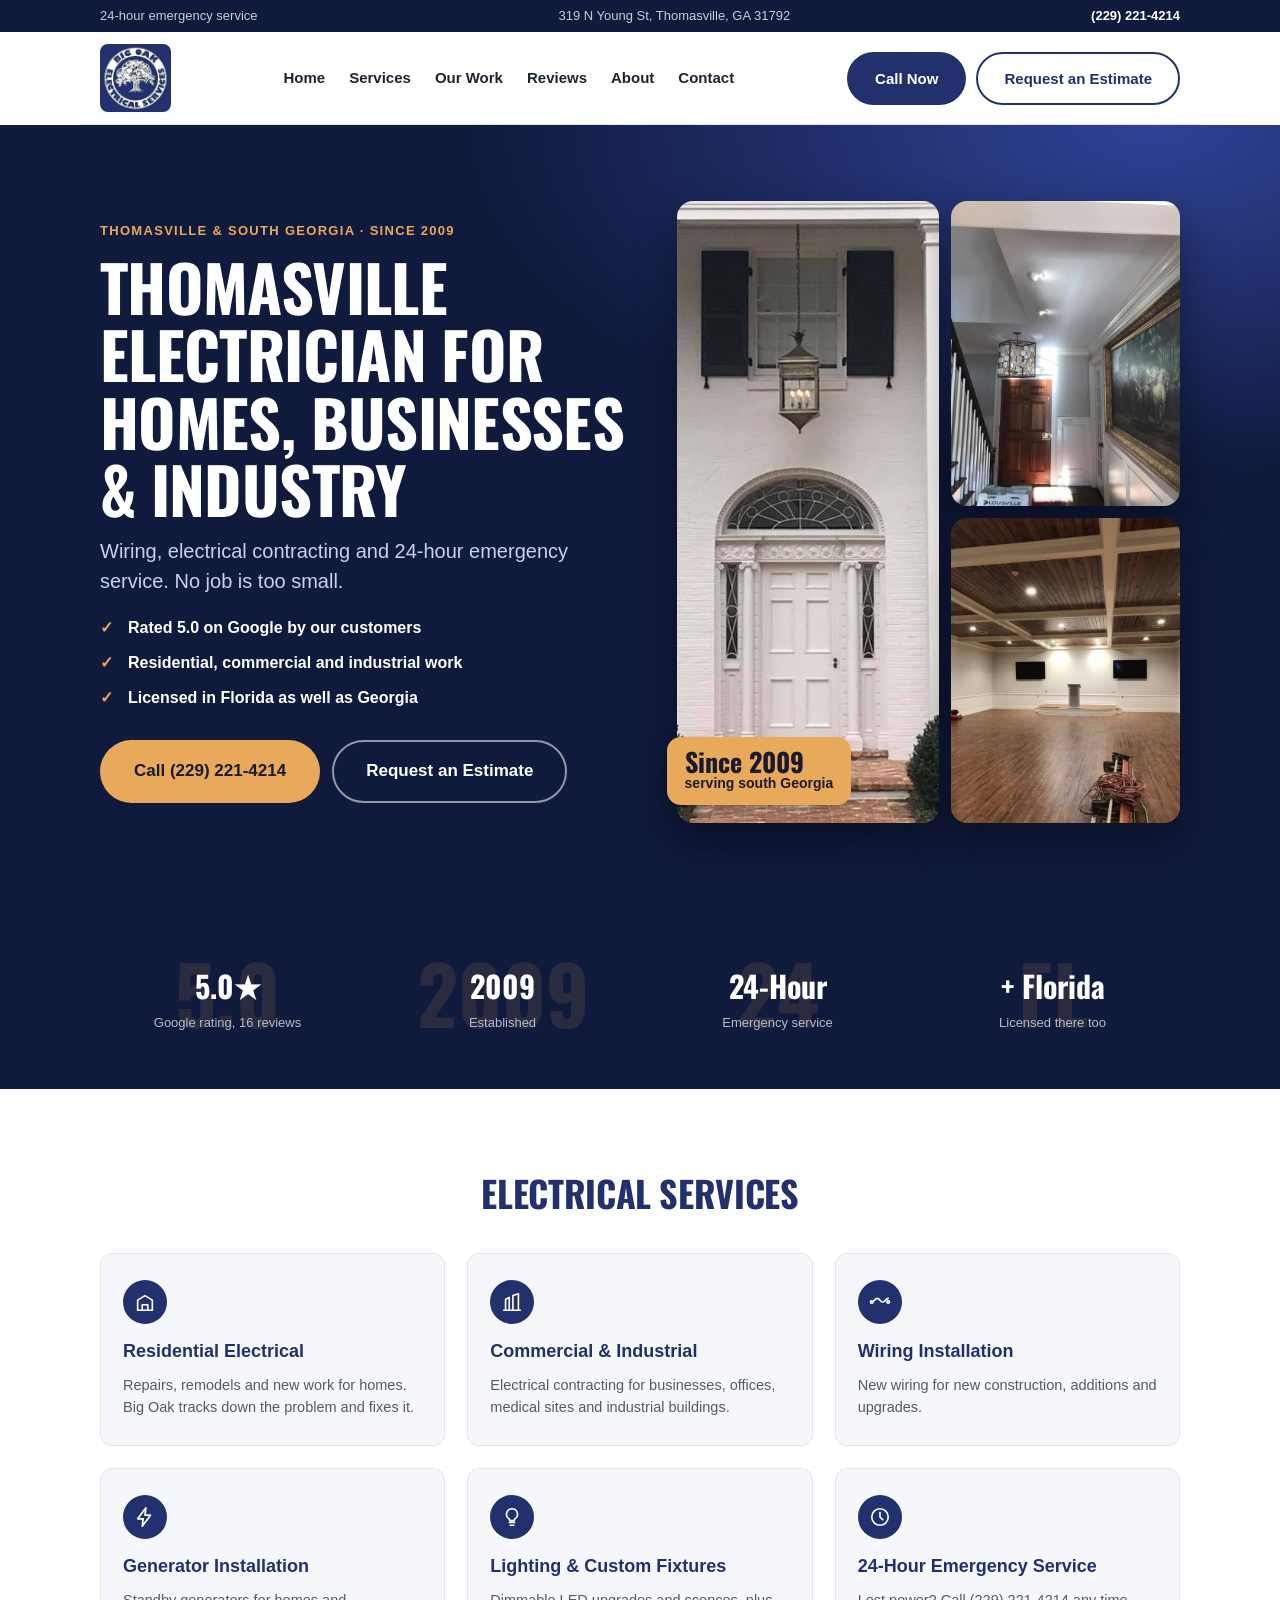
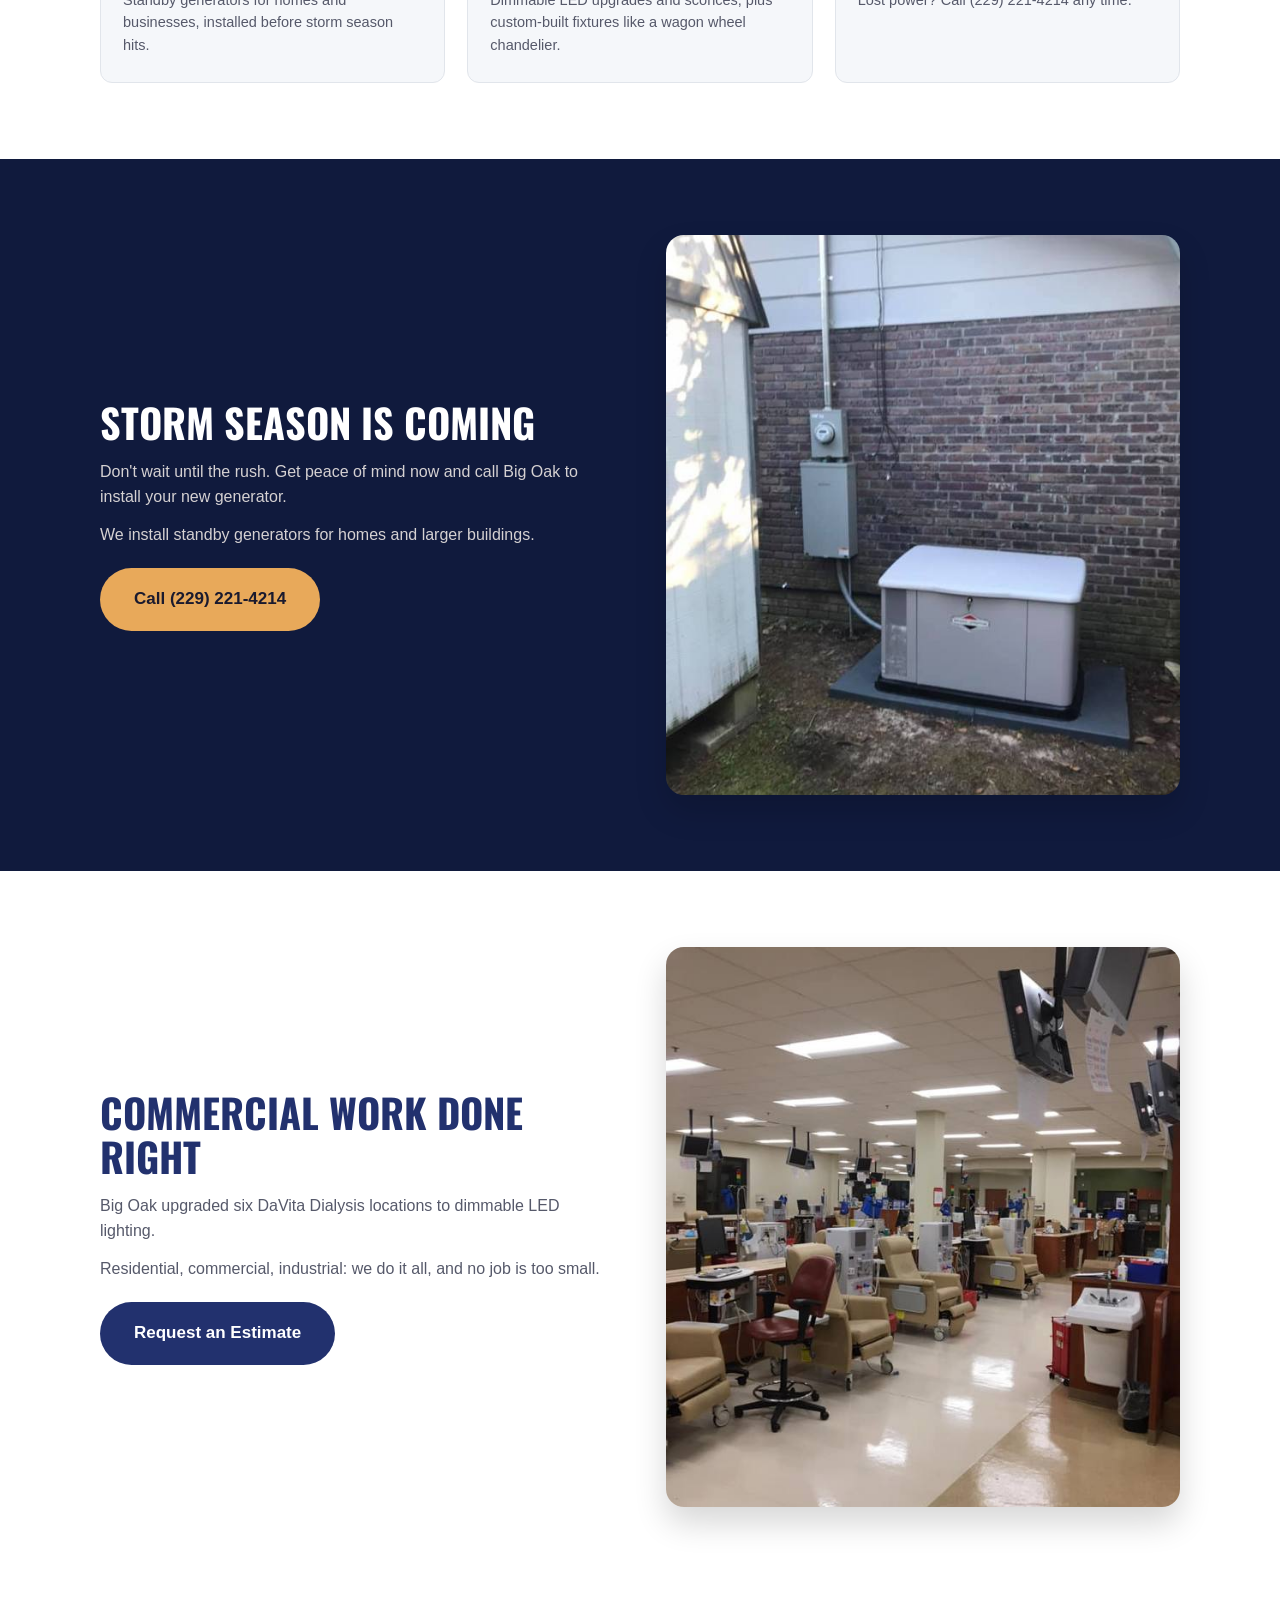
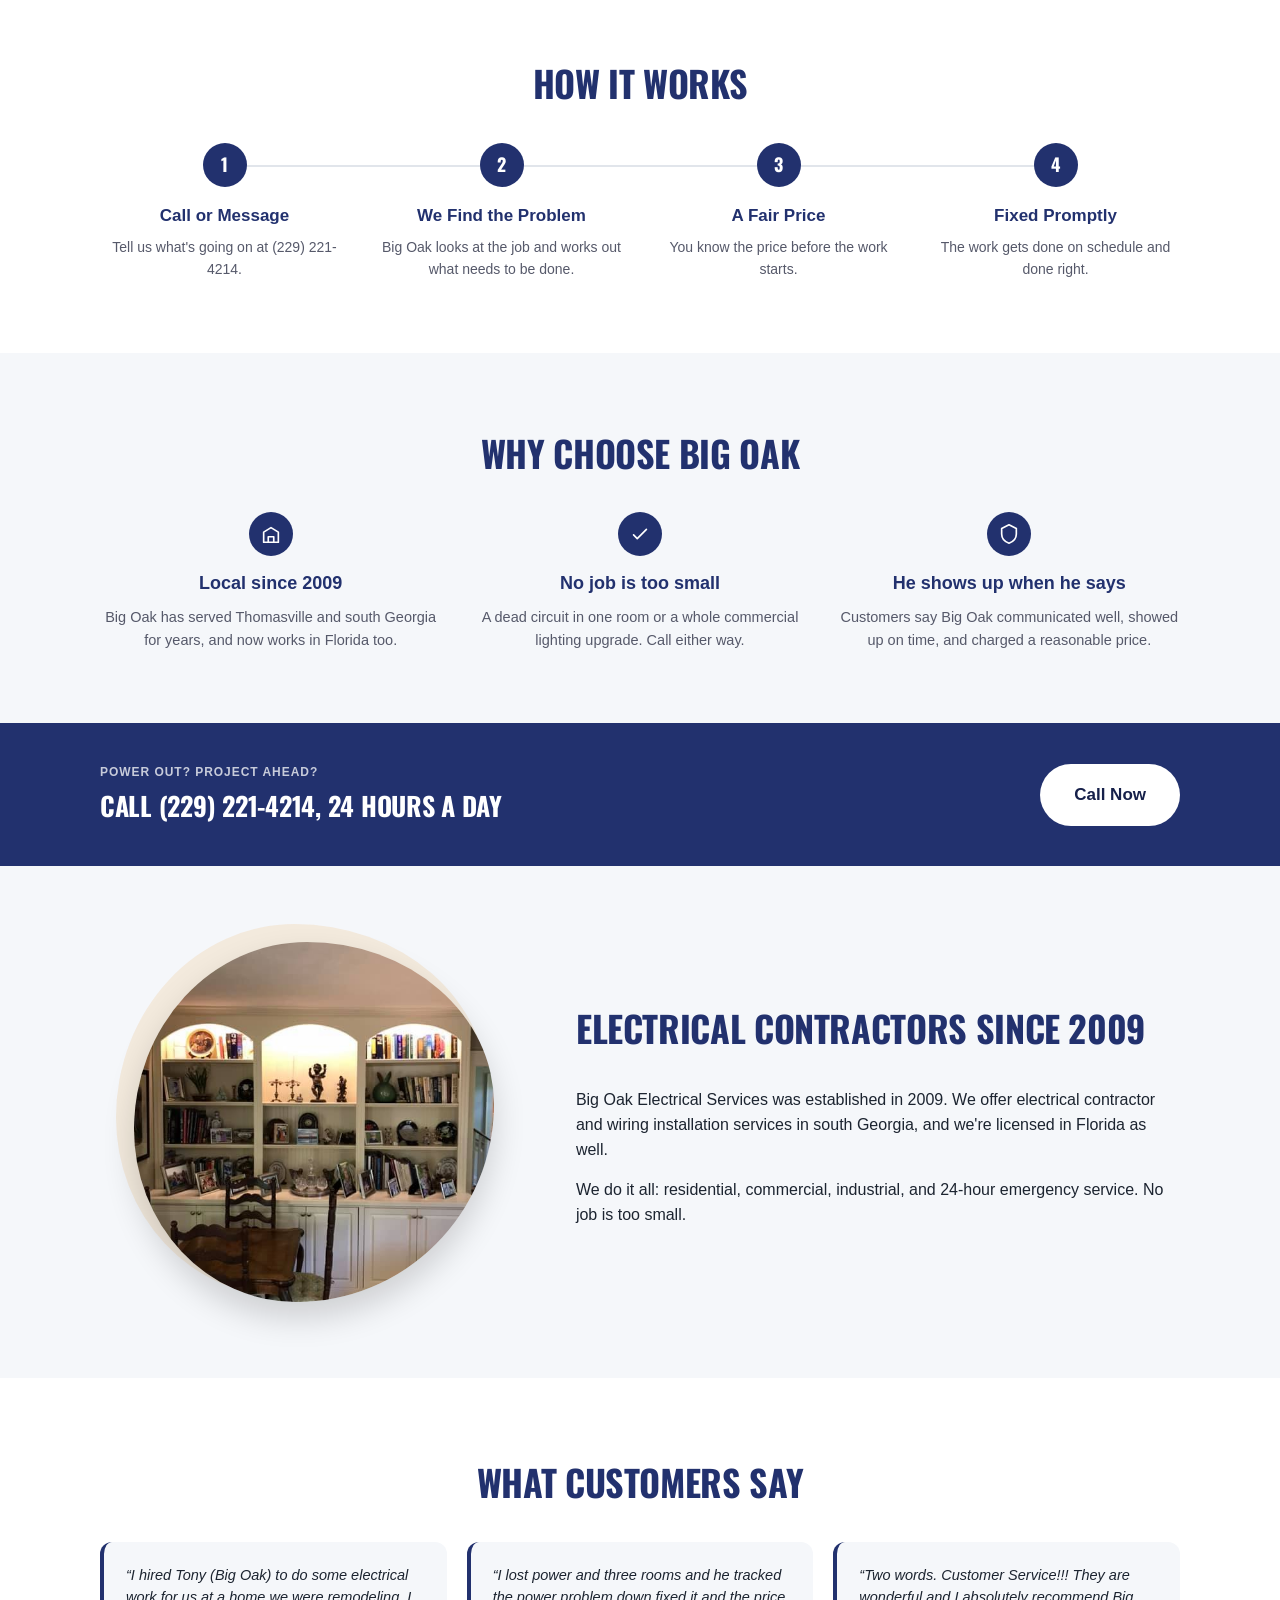
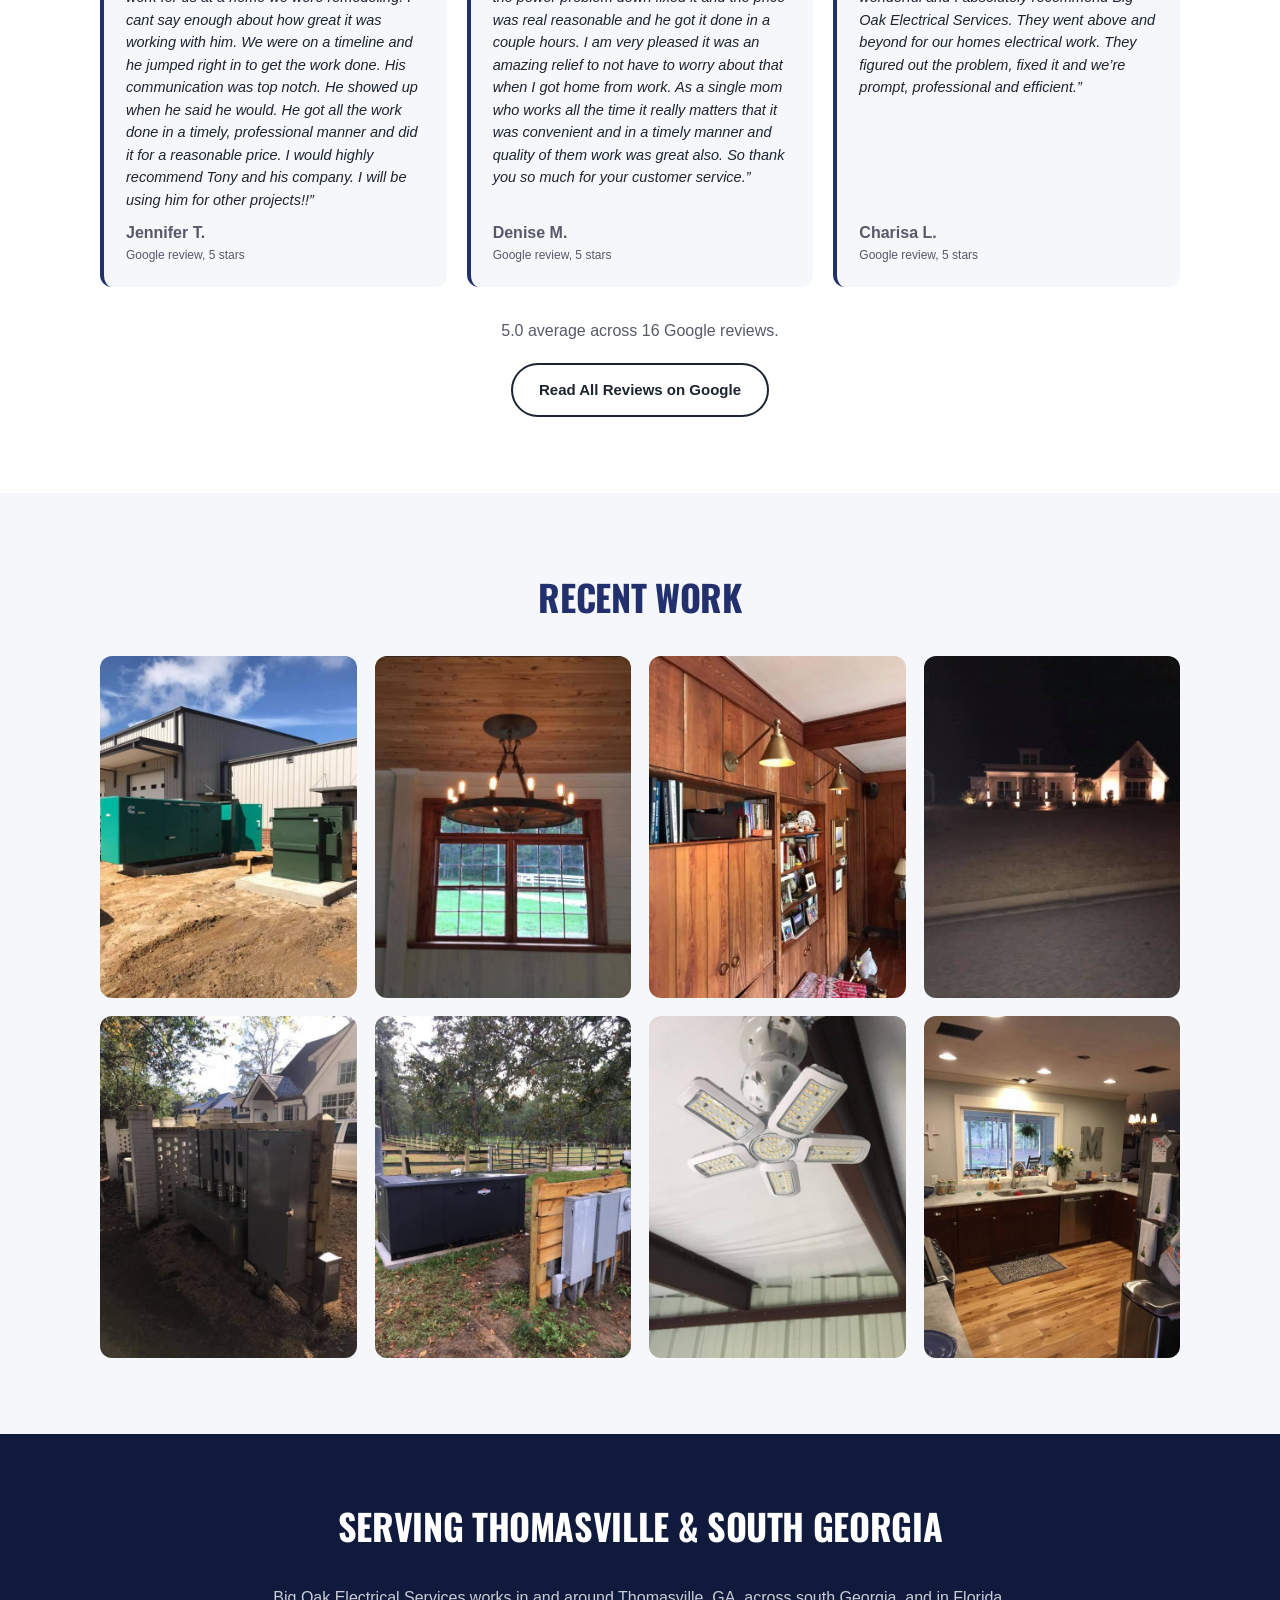
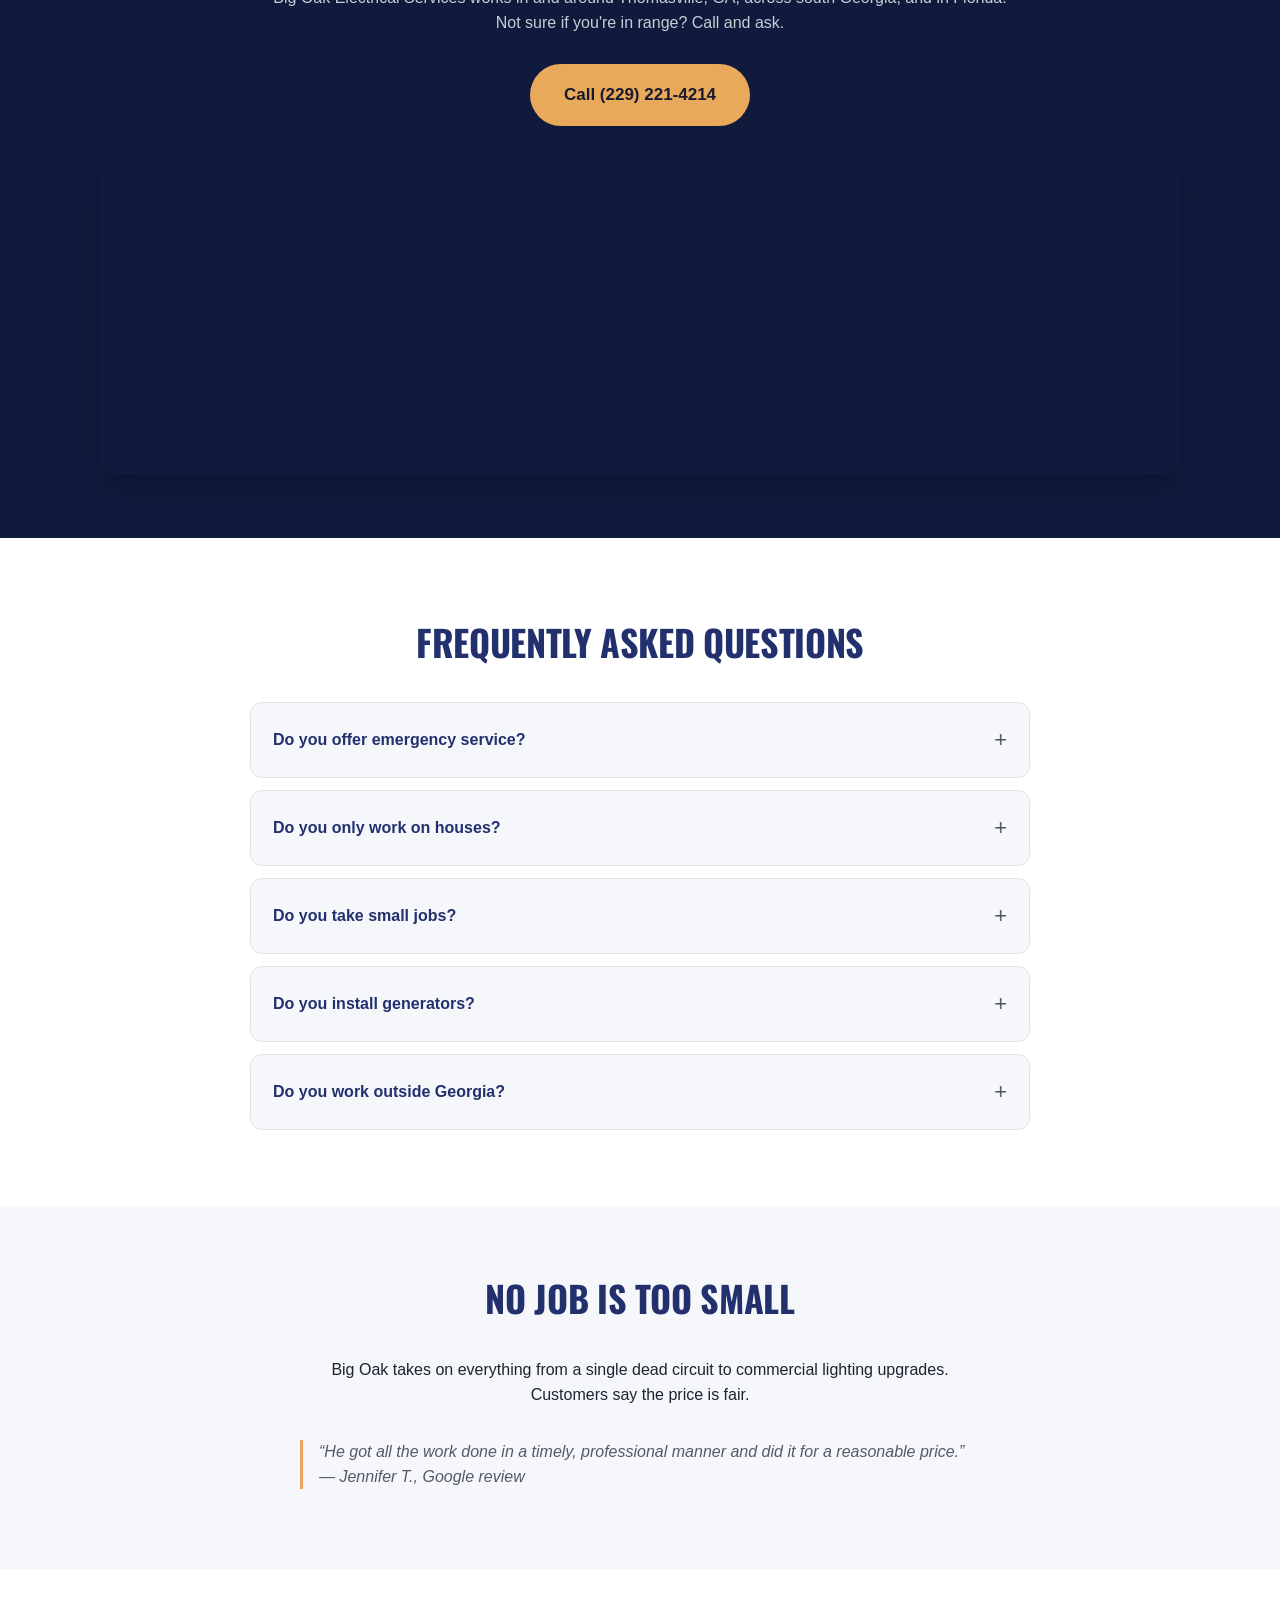
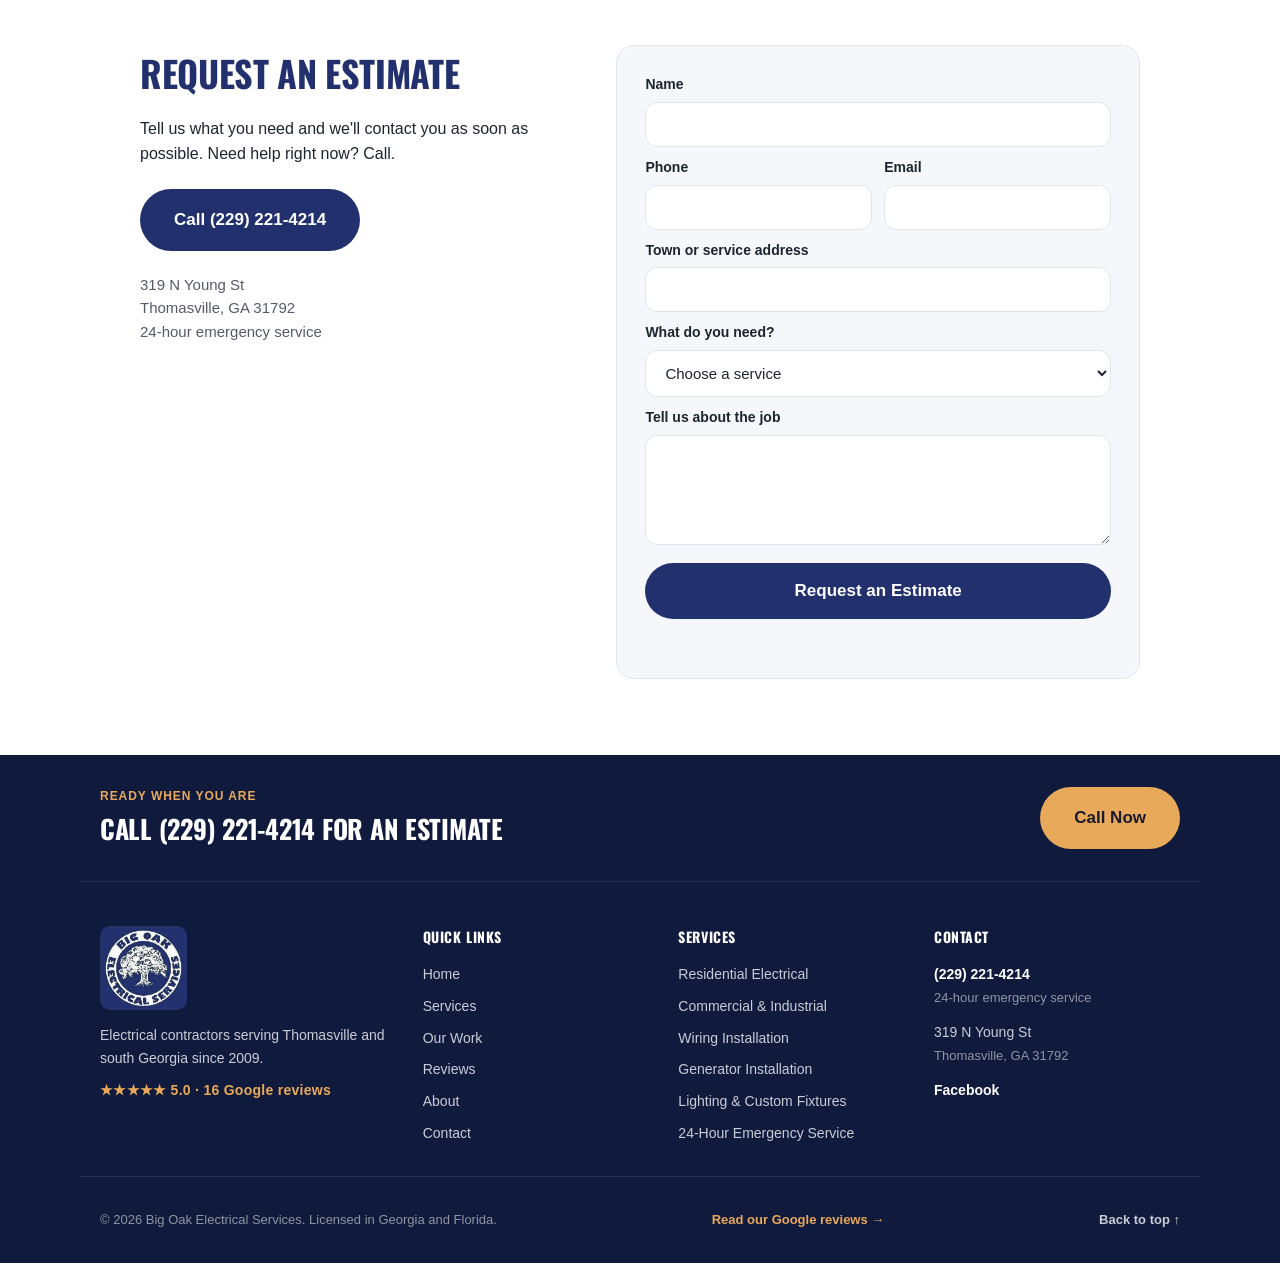
==== index.src.html @ b6e10ba8 "Free homepage rebuild for Big Oak Electrical Services (Thomasville, GA) Co-Authored-By: Claude Sonne" ====
<!DOCTYPE html>
<html lang="en">
<head>
<meta charset="UTF-8">
<meta name="viewport" content="width=device-width, initial-scale=1.0">
<title>Thomasville GA Electrician | Big Oak Electrical Services</title>
<meta name="description" content="Residential, commercial and industrial electrician in Thomasville, GA since 2009. Generators, lighting, wiring, 24-hour emergency service. Call (229) 221-4214.">
<meta name="robots" content="index, follow">
<meta name="theme-color" content="#22316e">
<meta property="og:type" content="website">
<meta property="og:site_name" content="Big Oak Electrical Services">
<meta property="og:title" content="Thomasville GA Electrician | Big Oak Electrical Services">
<meta property="og:description" content="Residential, commercial and industrial electrical work in Thomasville and south Georgia since 2009. 24-hour emergency service.">
<meta property="og:locale" content="en_US">
<meta name="twitter:card" content="summary_large_image">
<meta name="twitter:title" content="Thomasville GA Electrician | Big Oak Electrical Services">
<meta name="twitter:description" content="Wiring, generators, lighting and 24-hour emergency service in Thomasville, GA. Call (229) 221-4214.">
<!-- TODO before launch: add <link rel="canonical">, og:url, and og:image / twitter:image once the live domain and a hosted preview image exist. -->
<link rel="icon" href="data:image/svg+xml,%3Csvg xmlns='http://www.w3.org/2000/svg' viewBox='0 0 24 24'%3E%3Crect width='24' height='24' rx='5' fill='%2322316e'/%3E%3Cpath fill='%23fff' d='M13.5 3 6 13.5h5L10 21l8-11h-5.2z'/%3E%3C/svg%3E">
<link rel="preconnect" href="https://fonts.googleapis.com">
<link rel="preconnect" href="https://fonts.gstatic.com" crossorigin>
<link href="https://fonts.googleapis.com/css2?family=Oswald:wght@500;700&display=swap" rel="stylesheet">
<link rel="stylesheet" href="styles.css">
<script type="application/ld+json">
{
  "@context": "https://schema.org",
  "@type": "Electrician",
  "name": "Big Oak Electrical Services",
  "telephone": "+1-229-221-4214",
  "foundingDate": "2009",
  "address": { "@type": "PostalAddress", "streetAddress": "319 N Young St", "addressLocality": "Thomasville", "addressRegion": "GA", "postalCode": "31792", "addressCountry": "US" },
  "areaServed": ["Thomasville, GA", "South Georgia", "Southwest Georgia", "Florida"],
  "sameAs": ["https://www.facebook.com/Bigoakelectric/"],
  "aggregateRating": { "@type": "AggregateRating", "ratingValue": "5.0", "reviewCount": "16", "bestRating": "5" },
  "review": [
    { "@type": "Review", "author": { "@type": "Person", "name": "Charisa Lakin" }, "reviewRating": { "@type": "Rating", "ratingValue": "5" }, "reviewBody": "Two words. Customer Service!!! They are wonderful and I absolutely recommend Big Oak Electrical Services. They went above and beyond for our homes electrical work. They figured out the problem, fixed it and we're prompt, professional and efficient." },
    { "@type": "Review", "author": { "@type": "Person", "name": "Denise Miller" }, "reviewRating": { "@type": "Rating", "ratingValue": "5" }, "reviewBody": "I lost power and three rooms and he tracked the power problem down fixed it and the price was real reasonable and he got it done in a couple hours. I am very pleased it was an amazing relief to not have to worry about that when I got home from work. As a single mom who works all the time it really matters that it was convenient and in a timely manner and quality of them work was great also. So thank you so much for your customer service." },
    { "@type": "Review", "author": { "@type": "Person", "name": "Jennifer Tyler" }, "reviewRating": { "@type": "Rating", "ratingValue": "5" }, "reviewBody": "I hired Tony (Big Oak) to do some electrical work for us at a home we were remodeling. I cant say enough about how great it was working with him. We were on a timeline and he jumped right in to get the work done. His communication was top notch. He showed up when he said he would. He got all the work done in a timely, professional manner and did it for a reasonable price. I would highly recommend Tony and his company. I will be using him for other projects!!" }
  ]
}
</script>
</head>
<body>

<a class="skip-link" href="#main">Skip to main content</a>

<header class="site-header" id="site-header">
  <div class="topbar">
    <div class="wrap topbar-inner">
      <span class="topbar-item">24-hour emergency service</span>
      <span class="topbar-item">319 N Young St, Thomasville, GA 31792</span>
      <a class="topbar-item topbar-phone" href="tel:+12292214214">(229) 221-4214</a>
    </div>
  </div>
  <div class="wrap main-nav">
    <a class="logo" href="#main" aria-label="Big Oak Electrical Services, home">
      <img src="assets/logo.jpg" width="307" height="296" alt="Big Oak Electrical Services logo">
    </a>
    <nav aria-label="Primary">
      <ul class="nav-links">
        <li><a href="#main">Home</a></li>
        <li><a href="#services">Services</a></li>
        <li><a href="#work">Our Work</a></li>
        <li><a href="#reviews">Reviews</a></li>
        <li><a href="#about">About</a></li>
        <li><a href="#contact">Contact</a></li>
      </ul>
    </nav>
    <div class="nav-ctas">
      <a class="btn btn-primary" href="tel:+12292214214">Call Now</a>
      <a class="btn btn-outline" href="#contact">Request an Estimate</a>
    </div>
    <button type="button" class="menu-toggle" id="menu-toggle" aria-expanded="false" aria-controls="mobile-menu" aria-label="Open menu">
      <span></span><span></span><span></span>
    </button>
    <div class="mobile-menu" id="mobile-menu">
      <ul class="mobile-menu-links">
        <li><a href="#main">Home</a></li>
        <li><a href="#services">Services</a></li>
        <li><a href="#work">Our Work</a></li>
        <li><a href="#reviews">Reviews</a></li>
        <li><a href="#about">About</a></li>
        <li><a href="#contact">Contact</a></li>
      </ul>
      <div class="mobile-menu-ctas">
        <a class="btn btn-primary" href="tel:+12292214214">Call Now</a>
        <a class="btn btn-outline" href="#contact">Request an Estimate</a>
      </div>
    </div>
  </div>
</header>

<main id="main">

  <section class="hero">
    <div class="wrap hero-inner">
      <div class="hero-copy">
        <p class="eyebrow">Thomasville &amp; South Georgia &middot; Since 2009</p>
        <h1>Thomasville Electrician for Homes, Businesses &amp; Industry <span class="h1-sub">Wiring, electrical contracting and 24-hour emergency service. No job is too small.</span></h1>
        <ul class="trust-bullets">
          <li>Rated 5.0 on Google by our customers</li>
          <li>Residential, commercial and industrial work</li>
          <li>Licensed in Florida as well as Georgia</li>
        </ul>
        <div class="hero-ctas">
          <a class="btn btn-accent btn-lg" href="tel:+12292214214">Call (229) 221-4214</a>
          <a class="btn btn-outline btn-lg" href="#contact">Request an Estimate</a>
        </div>
      </div>
      <div class="hero-media">
        <!-- Photos from the business's own website (bigoakelectricalservicesga.com). -->
        <div class="triptych">
          <img src="assets/hero-entry.jpg" width="450" height="600" fetchpriority="high" alt="Brick home entrance with a hanging lantern and columns">
          <img src="assets/hero-foyer.jpg" width="450" height="600" alt="Home foyer with a lit ceiling fixture and wood front door">
          <img src="assets/hero-ceiling.jpg" width="450" height="600" alt="Large room with a coffered wood ceiling and recessed lighting">
        </div>
        <div class="hero-badge"><span>Since 2009</span>serving south Georgia</div>
      </div>
    </div>
  </section>

  <section class="stats-bar" aria-label="Trust indicators">
    <div class="wrap stats-grid">
      <div class="stat reveal" data-ghost="5.0">
        <span class="stat-value">5.0&#9733;</span>
        <span class="stat-label">Google rating, 16 reviews</span>
      </div>
      <div class="stat reveal" data-ghost="2009">
        <span class="stat-value">2009</span>
        <span class="stat-label">Established</span>
      </div>
      <div class="stat reveal" data-ghost="24">
        <span class="stat-value">24-Hour</span>
        <span class="stat-label">Emergency service</span>
      </div>
      <div class="stat reveal" data-ghost="FL">
        <span class="stat-value">+ Florida</span>
        <span class="stat-label">Licensed there too</span>
      </div>
    </div>
  </section>

  <section id="services" class="services">
    <div class="wrap">
      <h2 class="reveal">Electrical Services</h2>
      <div class="services-grid">
        <div class="service-card reveal">
          <span class="service-icon" aria-hidden="true"><svg viewBox="0 0 24 24" stroke-width="1.8"><path d="M4 21V10l8-5 8 5v11" stroke-linecap="round" stroke-linejoin="round"/><path d="M9 21v-6h6v6M4 21h16" stroke-linecap="round" stroke-linejoin="round"/></svg></span>
          <h3>Residential Electrical</h3>
          <p>Repairs, remodels and new work for homes. Big Oak tracks down the problem and fixes it.</p>
        </div>
        <div class="service-card reveal">
          <span class="service-icon" aria-hidden="true"><svg viewBox="0 0 24 24" stroke-width="1.8"><path d="M3 21h18M5 21V9l4-2v14M13 21V5l6-2v18M9 12h.01M9 16h.01" stroke-linecap="round" stroke-linejoin="round"/></svg></span>
          <h3>Commercial &amp; Industrial</h3>
          <p>Electrical contracting for businesses, offices, medical sites and industrial buildings.</p>
        </div>
        <div class="service-card reveal">
          <span class="service-icon" aria-hidden="true"><svg viewBox="0 0 24 24" stroke-width="1.8"><path d="M3 12c3 0 3-4 6-4s3 4 6 4 3-4 6-4" stroke-linecap="round" stroke-linejoin="round"/><circle cx="3" cy="12" r="1.4"/><circle cx="21" cy="12" r="1.4"/></svg></span>
          <h3>Wiring Installation</h3>
          <p>New wiring for new construction, additions and upgrades.</p>
        </div>
        <div class="service-card reveal">
          <span class="service-icon" aria-hidden="true"><svg viewBox="0 0 24 24" stroke-width="1.8"><path d="M13 2 4 14h6l-1 8 9-12h-6l1-8z" stroke-linecap="round" stroke-linejoin="round"/></svg></span>
          <h3>Generator Installation</h3>
          <p>Standby generators for homes and businesses, installed before storm season hits.</p>
        </div>
        <div class="service-card reveal">
          <span class="service-icon" aria-hidden="true"><svg viewBox="0 0 24 24" stroke-width="1.8"><path d="M9 18h6M10 21h4M12 3a6 6 0 0 0-3.6 10.8c.6.45 1.1 1.2 1.2 2.2h4.8c.1-1 .6-1.75 1.2-2.2A6 6 0 0 0 12 3Z" stroke-linecap="round" stroke-linejoin="round"/></svg></span>
          <h3>Lighting &amp; Custom Fixtures</h3>
          <p>Dimmable LED upgrades and sconces, plus custom-built fixtures like a wagon wheel chandelier.</p>
        </div>
        <div class="service-card reveal">
          <span class="service-icon" aria-hidden="true"><svg viewBox="0 0 24 24" stroke-width="1.8"><circle cx="12" cy="12" r="9"/><path d="M12 7v5l3 3" stroke-linecap="round" stroke-linejoin="round"/></svg></span>
          <h3>24-Hour Emergency Service</h3>
          <p>Lost power? Call (229) 221-4214 any time.</p>
        </div>
      </div>
    </div>
  </section>

  <section id="generators" class="feature dark">
    <div class="wrap feature-inner">
      <div class="reveal">
        <h2>Storm season is coming</h2>
        <p>Don't wait until the rush. Get peace of mind now and call Big Oak to install your new generator.</p>
        <p>We install standby generators for homes and larger buildings.</p>
        <a class="btn btn-accent btn-lg" href="tel:+12292214214">Call (229) 221-4214</a>
      </div>
      <div class="feature-media reveal">
        <img class="photo" src="assets/generator-home.jpg" width="450" height="600" alt="Standby generator on a concrete pad beside a brick house next to the electric meter" loading="lazy">
      </div>
    </div>
  </section>

  <section class="feature flip">
    <div class="wrap feature-inner">
      <div class="reveal">
        <h2>Commercial work done right</h2>
        <p>Big Oak upgraded six DaVita Dialysis locations to dimmable LED lighting.</p>
        <p>Residential, commercial, industrial: we do it all, and no job is too small.</p>
        <a class="btn btn-primary btn-lg" href="#contact">Request an Estimate</a>
      </div>
      <div class="feature-media reveal">
        <img class="photo" src="assets/dialysis-led.jpg" width="450" height="600" alt="Bright dialysis treatment room with new LED ceiling lighting" loading="lazy">
      </div>
    </div>
  </section>

  <section class="process">
    <div class="wrap">
      <h2 class="reveal">How It Works</h2>
      <div class="process-grid">
        <div class="process-step reveal">
          <span class="process-num">1</span>
          <h3>Call or Message</h3>
          <p>Tell us what's going on at (229) 221-4214.</p>
        </div>
        <div class="process-step reveal">
          <span class="process-num">2</span>
          <h3>We Find the Problem</h3>
          <p>Big Oak looks at the job and works out what needs to be done.</p>
        </div>
        <div class="process-step reveal">
          <span class="process-num">3</span>
          <h3>A Fair Price</h3>
          <p>You know the price before the work starts.</p>
        </div>
        <div class="process-step reveal">
          <span class="process-num">4</span>
          <h3>Fixed Promptly</h3>
          <p>The work gets done on schedule and done right.</p>
        </div>
      </div>
    </div>
  </section>

  <section class="why-us">
    <div class="wrap">
      <h2 class="reveal">Why Choose Big Oak</h2>
      <div class="why-us-grid">
        <div class="why-us-item reveal">
          <span class="service-icon" aria-hidden="true"><svg viewBox="0 0 24 24" stroke-width="1.8"><path d="M4 21V10l8-5 8 5v11" stroke-linecap="round" stroke-linejoin="round"/><path d="M9 21v-6h6v6M4 21h16" stroke-linecap="round" stroke-linejoin="round"/></svg></span>
          <h3>Local since 2009</h3>
          <p>Big Oak has served Thomasville and south Georgia for years, and now works in Florida too.</p>
        </div>
        <div class="why-us-item reveal">
          <span class="service-icon" aria-hidden="true"><svg viewBox="0 0 24 24" stroke-width="1.8"><path d="m5 13 4 4L19 7" stroke-linecap="round" stroke-linejoin="round"/></svg></span>
          <h3>No job is too small</h3>
          <p>A dead circuit in one room or a whole commercial lighting upgrade. Call either way.</p>
        </div>
        <div class="why-us-item reveal">
          <span class="service-icon" aria-hidden="true"><svg viewBox="0 0 24 24" stroke-width="1.8"><path d="M12 2 4 6v6c0 5 3.4 8.4 8 10 4.6-1.6 8-5 8-10V6l-8-4Z" stroke-linejoin="round"/></svg></span>
          <h3>He shows up when he says</h3>
          <p>Customers say Big Oak communicated well, showed up on time, and charged a reasonable price.</p>
        </div>
      </div>
    </div>
  </section>

  <section class="cta-banner">
    <div class="wrap cta-banner-inner">
      <div>
        <p class="cta-banner-eyebrow">Power out? Project ahead?</p>
        <h3>Call (229) 221-4214, 24 hours a day</h3>
      </div>
      <a class="btn btn-primary btn-lg" href="tel:+12292214214">Call Now</a>
    </div>
  </section>

  <section id="about" class="about">
    <div class="wrap about-inner">
      <div class="about-media">
        <img class="stock-photo" src="assets/about-builtins.jpg" width="450" height="600" alt="Lit built-in bookshelves and cabinets in a home dining room" loading="lazy">
      </div>
      <div class="about-copy reveal">
        <h2>Electrical contractors since 2009</h2>
        <p>Big Oak Electrical Services was established in 2009. We offer electrical contractor and wiring installation services in south Georgia, and we're licensed in Florida as well.</p>
        <p>We do it all: residential, commercial, industrial, and 24-hour emergency service. No job is too small.</p>
      </div>
    </div>
  </section>

  <section id="reviews" class="testimonials">
    <div class="wrap">
      <h2 class="reveal">What Customers Say</h2>
      <div class="testimonial-grid">
        <blockquote class="testimonial reveal">
          <p>&ldquo;I hired Tony (Big Oak) to do some electrical work for us at a home we were remodeling. I cant say enough about how great it was working with him. We were on a timeline and he jumped right in to get the work done. His communication was top notch. He showed up when he said he would. He got all the work done in a timely, professional manner and did it for a reasonable price. I would highly recommend Tony and his company. I will be using him for other projects!!&rdquo;</p>
          <cite>Jennifer T. <span>Google review, 5 stars</span></cite>
        </blockquote>
        <blockquote class="testimonial reveal">
          <p>&ldquo;I lost power and three rooms and he tracked the power problem down fixed it and the price was real reasonable and he got it done in a couple hours. I am very pleased it was an amazing relief to not have to worry about that when I got home from work. As a single mom who works all the time it really matters that it was convenient and in a timely manner and quality of them work was great also. So thank you so much for your customer service.&rdquo;</p>
          <cite>Denise M. <span>Google review, 5 stars</span></cite>
        </blockquote>
        <blockquote class="testimonial reveal">
          <p>&ldquo;Two words. Customer Service!!! They are wonderful and I absolutely recommend Big Oak Electrical Services. They went above and beyond for our homes electrical work. They figured out the problem, fixed it and we&rsquo;re prompt, professional and efficient.&rdquo;</p>
          <cite>Charisa L. <span>Google review, 5 stars</span></cite>
        </blockquote>
      </div>
      <p class="reveal" style="margin:0 0 20px;color:var(--color-text-muted)">5.0 average across 16 Google reviews.</p>
      <a class="btn btn-outline" href="https://share.google/EWxGA1YA5pSabLVQU" target="_blank" rel="noopener">Read All Reviews on Google</a>
    </div>
  </section>

  <section id="work" class="gallery">
    <div class="wrap">
      <h2 class="reveal">Recent Work</h2>
      <div class="gallery-grid g4" id="gallery">
        <!-- Photos from the business's own website. Add newer job photos as they come in. -->
        <button type="button" class="gallery-btn reveal" aria-label="Enlarge photo: commercial generator installation"><img src="assets/gal-commercial-generator.jpg" width="450" height="600" alt="Large green commercial generator on a new concrete pad at a metal building" loading="lazy"></button>
        <button type="button" class="gallery-btn reveal" aria-label="Enlarge photo: custom wagon wheel light fixture"><img src="assets/gal-wagon-wheel.jpg" width="450" height="600" alt="Custom-built wagon wheel chandelier hanging in front of a window" loading="lazy"></button>
        <button type="button" class="gallery-btn reveal" aria-label="Enlarge photo: brass wall sconces"><img src="assets/gal-sconces.jpg" width="450" height="600" alt="Brass wall sconces above built-in wood shelving" loading="lazy"></button>
        <button type="button" class="gallery-btn reveal" aria-label="Enlarge photo: exterior lighting at night"><img src="assets/gal-night-lighting.jpg" width="450" height="600" alt="Large home lit up by exterior lighting at night" loading="lazy"></button>
        <button type="button" class="gallery-btn reveal" aria-label="Enlarge photo: bank of electrical meters"><img src="assets/gal-meter-bank.jpg" width="450" height="600" alt="Bank of electrical meters and disconnects mounted along a fence" loading="lazy"></button>
        <button type="button" class="gallery-btn reveal" aria-label="Enlarge photo: generator installation on a property"><img src="assets/gal-generator-farm.jpg" width="450" height="600" alt="Black standby generator beside meters on a rural property" loading="lazy"></button>
        <button type="button" class="gallery-btn reveal" aria-label="Enlarge photo: LED shop light fixture"><img src="assets/gal-led-fixture.jpg" width="450" height="600" alt="Multi-panel LED fixture mounted on a steel beam ceiling" loading="lazy"></button>
        <button type="button" class="gallery-btn reveal" aria-label="Enlarge photo: remodeled kitchen"><img src="assets/gal-kitchen.jpg" width="450" height="600" alt="Remodeled kitchen with recessed lights and wood cabinets" loading="lazy"></button>
      </div>
    </div>
  </section>

  <section id="service-area" class="service-area">
    <div class="wrap">
      <h2 class="reveal">Serving Thomasville &amp; South Georgia</h2>
      <p class="service-area-list">Big Oak Electrical Services works in and around Thomasville, GA, across south Georgia, and in Florida. Not sure if you're in range? Call and ask.</p>
      <a class="btn btn-accent btn-lg" href="tel:+12292214214">Call (229) 221-4214</a>
      <div class="map-embed">
        <iframe src="https://maps.google.com/maps?q=319%20N%20Young%20St%2C%20Thomasville%2C%20GA%2031792&amp;output=embed" loading="lazy" title="Big Oak Electrical Services map location"></iframe>
      </div>
    </div>
  </section>

  <section class="faq">
    <div class="wrap">
      <h2 class="reveal">Frequently Asked Questions</h2>
      <div class="faq-list">
        <details class="faq-item reveal">
          <summary>Do you offer emergency service?</summary>
          <p>Yes. Big Oak offers 24-hour emergency service. Call (229) 221-4214.</p>
        </details>
        <details class="faq-item reveal">
          <summary>Do you only work on houses?</summary>
          <p>No. We do residential jobs as well as commercial and industrial electrical work.</p>
        </details>
        <details class="faq-item reveal">
          <summary>Do you take small jobs?</summary>
          <p>Yes. No job is too small.</p>
        </details>
        <details class="faq-item reveal">
          <summary>Do you install generators?</summary>
          <p>Yes. Call us before storm season to get a new generator installed.</p>
        </details>
        <details class="faq-item reveal">
          <summary>Do you work outside Georgia?</summary>
          <p>Yes. Big Oak is licensed in Florida as well as Georgia.</p>
        </details>
      </div>
    </div>
  </section>

  <section class="guarantee">
    <div class="wrap guarantee-inner">
      <h2 class="reveal">No job is too small</h2>
      <p>Big Oak takes on everything from a single dead circuit to commercial lighting upgrades. Customers say the price is fair.</p>
      <blockquote>&ldquo;He got all the work done in a timely, professional manner and did it for a reasonable price.&rdquo; &mdash; Jennifer T., Google review</blockquote>
    </div>
  </section>

  <section id="contact" class="contact">
    <div class="wrap contact-wrap">
      <div class="contact-info reveal">
        <h2>Request an Estimate</h2>
        <p>Tell us what you need and we'll contact you as soon as possible. Need help right now? Call.</p>
        <div class="contact-actions">
          <a class="btn btn-primary btn-lg" href="tel:+12292214214">Call (229) 221-4214</a>
        </div>
        <p class="contact-lines">319 N Young St<br>Thomasville, GA 31792<br>24-hour emergency service</p>
      </div>
      <!-- TODO before launch: set TO_EMAIL in the script below to the business's real intake email, or point the form
           at a form service. Until then it shows a "call us" note instead of sending. -->
      <form class="contact-form reveal" id="estimate-form" aria-label="Request an estimate" novalidate>
        <label for="f-name">Name</label>
        <input id="f-name" type="text" name="name" autocomplete="name" required>
        <div class="form-row">
          <div>
            <label for="f-phone">Phone</label>
            <input id="f-phone" type="tel" name="phone" autocomplete="tel" required>
          </div>
          <div>
            <label for="f-email">Email</label>
            <input id="f-email" type="email" name="email" autocomplete="email" required>
          </div>
        </div>
        <label for="f-address">Town or service address</label>
        <input id="f-address" type="text" name="address" autocomplete="street-address">
        <label for="f-service">What do you need?</label>
        <select id="f-service" name="service">
          <option value="">Choose a service</option>
          <option>Residential electrical</option>
          <option>Commercial or industrial electrical</option>
          <option>Wiring installation</option>
          <option>Generator installation</option>
          <option>Lighting or custom fixtures</option>
          <option>Emergency (no power)</option>
          <option>Something else</option>
        </select>
        <label for="f-message">Tell us about the job</label>
        <textarea id="f-message" name="message"></textarea>
        <button type="submit" class="btn btn-primary btn-lg">Request an Estimate</button>
        <p class="form-note" id="form-note" role="status" aria-live="polite"></p>
      </form>
    </div>
  </section>

</main>

<footer class="site-footer">
  <div class="wrap footer-cta">
    <div>
      <p class="footer-cta-eyebrow">Ready when you are</p>
      <h3>Call (229) 221-4214 for an estimate</h3>
    </div>
    <a class="btn btn-accent btn-lg" href="tel:+12292214214">Call Now</a>
  </div>

  <div class="wrap footer-grid">
    <div class="footer-col footer-brand">
      <div class="footer-logo"><img src="assets/logo.jpg" width="307" height="296" alt="Big Oak Electrical Services logo"></div>
      <p>Electrical contractors serving Thomasville and south Georgia since 2009.</p>
      <p class="footer-rating"><a href="https://share.google/EWxGA1YA5pSabLVQU" target="_blank" rel="noopener">&#9733;&#9733;&#9733;&#9733;&#9733; 5.0 &middot; 16 Google reviews</a></p>
    </div>

    <div class="footer-col">
      <h4>Quick Links</h4>
      <ul>
        <li><a href="#main">Home</a></li>
        <li><a href="#services">Services</a></li>
        <li><a href="#work">Our Work</a></li>
        <li><a href="#reviews">Reviews</a></li>
        <li><a href="#about">About</a></li>
        <li><a href="#contact">Contact</a></li>
      </ul>
    </div>

    <div class="footer-col">
      <h4>Services</h4>
      <ul>
        <li><a href="#services">Residential Electrical</a></li>
        <li><a href="#services">Commercial &amp; Industrial</a></li>
        <li><a href="#services">Wiring Installation</a></li>
        <li><a href="#generators">Generator Installation</a></li>
        <li><a href="#services">Lighting &amp; Custom Fixtures</a></li>
        <li><a href="#services">24-Hour Emergency Service</a></li>
      </ul>
    </div>

    <div class="footer-col">
      <h4>Contact</h4>
      <p class="contact-line">
        <a href="tel:+12292214214">(229) 221-4214</a>
        <span class="muted">24-hour emergency service</span>
      </p>
      <p class="contact-line">
        319 N Young St
        <span class="muted">Thomasville, GA 31792</span>
      </p>
      <p class="contact-line"><a href="https://www.facebook.com/Bigoakelectric/" target="_blank" rel="noopener">Facebook</a></p>
    </div>
  </div>

  <div class="wrap footer-bottom">
    <p>&copy; <span id="footer-year"></span> Big Oak Electrical Services. Licensed in Georgia and Florida.</p>
    <a class="google-reviews-link" href="https://share.google/EWxGA1YA5pSabLVQU" target="_blank" rel="noopener">Read our Google reviews &rarr;</a>
    <a class="back-to-top" href="#main">Back to top &uarr;</a>
  </div>
</footer>

<a class="sticky-cta" href="tel:+12292214214" aria-label="Call Big Oak Electrical Services now">Call Now</a>

<div class="lightbox" id="lightbox" role="dialog" aria-modal="true" aria-label="Photo viewer" hidden>
  <button type="button" class="lb-btn lb-close" id="lb-close" aria-label="Close photo viewer">&times;</button>
  <button type="button" class="lb-btn lb-prev" id="lb-prev" aria-label="Previous photo">&lsaquo;</button>
  <figure>
    <img id="lb-img" src="" alt="">
    <figcaption id="lb-cap"></figcaption>
    <div class="lightbox-count" id="lb-count"></div>
  </figure>
  <button type="button" class="lb-btn lb-next" id="lb-next" aria-label="Next photo">&rsaquo;</button>
</div>

<script>
(function () {
  var yearEl = document.getElementById('footer-year');
  if (yearEl) { yearEl.textContent = new Date().getFullYear(); }

  var menuToggle = document.getElementById('menu-toggle');
  var mobileMenu = document.getElementById('mobile-menu');
  var setMenu = function (open) {
    mobileMenu.classList.toggle('is-open', open);
    menuToggle.setAttribute('aria-expanded', open ? 'true' : 'false');
    menuToggle.setAttribute('aria-label', open ? 'Close menu' : 'Open menu');
  };
  menuToggle.addEventListener('click', function () { setMenu(!mobileMenu.classList.contains('is-open')); });
  mobileMenu.addEventListener('click', function (e) { if (e.target.tagName === 'A') { setMenu(false); } });
  window.addEventListener('resize', function () { if (window.innerWidth > 860) { setMenu(false); } });

  var header = document.getElementById('site-header');
  var onScroll = function () { header.classList.toggle('is-scrolled', window.scrollY > 12); };
  window.addEventListener('scroll', onScroll, { passive: true });
  onScroll();

  var reduceMotion = window.matchMedia('(prefers-reduced-motion: reduce)').matches;
  var revealEls = document.querySelectorAll('.reveal');
  if (reduceMotion || !('IntersectionObserver' in window)) {
    revealEls.forEach(function (el) { el.classList.add('is-visible'); });
  } else {
    var io = new IntersectionObserver(function (entries) {
      entries.forEach(function (entry) {
        if (entry.isIntersecting) { entry.target.classList.add('is-visible'); io.unobserve(entry.target); }
      });
    }, { threshold: 0.15 });
    revealEls.forEach(function (el) { io.observe(el); });
  }

  // Estimate form. TO_EMAIL is empty because no intake email was found for the business.
  var TO_EMAIL = '';
  var form = document.getElementById('estimate-form');
  var note = document.getElementById('form-note');
  form.addEventListener('submit', function (e) {
    e.preventDefault();
    var f = form.elements;
    var missing = ['name', 'phone', 'email'].filter(function (k) { return !f[k].value.trim(); });
    if (missing.length || !f.email.checkValidity()) {
      note.textContent = 'Please add your name, phone number and a valid email so we can reach you.';
      (missing.length ? f[missing[0]] : f.email).focus();
      return;
    }
    if (!TO_EMAIL) {
      note.textContent = 'This form is not connected yet. Please call (229) 221-4214.';
      return;
    }
    var lines = [
      'Name: ' + f.name.value.trim(),
      'Phone: ' + f.phone.value.trim(),
      'Email: ' + f.email.value.trim(),
      'Town or address: ' + f.address.value.trim(),
      'Service: ' + f.service.value,
      '',
      f.message.value.trim()
    ];
    var url = 'mailto:' + TO_EMAIL + '?subject=' + encodeURIComponent('Estimate Request from ' + f.name.value.trim()) +
      '&body=' + encodeURIComponent(lines.join(String.fromCharCode(10)));
    note.textContent = 'Opening your email app. If nothing opens, call (229) 221-4214.';
    window.location.href = url;
  });

  var thumbs = Array.prototype.slice.call(document.querySelectorAll('#gallery .gallery-btn'));
  var lb = document.getElementById('lightbox');
  var lbImg = document.getElementById('lb-img');
  var lbCap = document.getElementById('lb-cap');
  var lbCount = document.getElementById('lb-count');
  var btnClose = document.getElementById('lb-close');
  var btnPrev = document.getElementById('lb-prev');
  var btnNext = document.getElementById('lb-next');
  var idx = 0, opener = null;
  if (thumbs.length < 2) { btnPrev.style.display = 'none'; btnNext.style.display = 'none'; }
  var show = function (i) {
    idx = (i + thumbs.length) % thumbs.length;
    var img = thumbs[idx].querySelector('img');
    lbImg.src = img.src; lbImg.alt = img.alt; lbCap.textContent = img.alt;
    lbCount.textContent = (idx + 1) + ' / ' + thumbs.length;
  };
  var open = function (i, from) { opener = from; show(i); lb.hidden = false; lb.classList.add('is-open'); btnClose.focus(); };
  var close = function () { lb.classList.remove('is-open'); lb.hidden = true; if (opener) { opener.focus(); } };
  thumbs.forEach(function (t, i) { t.addEventListener('click', function () { open(i, t); }); });
  btnClose.addEventListener('click', close);
  btnPrev.addEventListener('click', function () { show(idx - 1); });
  btnNext.addEventListener('click', function () { show(idx + 1); });
  lb.addEventListener('click', function (e) { if (e.target === lb) { close(); } });
  document.addEventListener('keydown', function (e) {
    if (!lb.classList.contains('is-open')) { return; }
    if (e.key === 'Escape') { close(); }
    else if (e.key === 'ArrowLeft') { show(idx - 1); }
    else if (e.key === 'ArrowRight') { show(idx + 1); }
    else if (e.key === 'Tab') {
      var f = [btnClose, btnPrev, btnNext].filter(function (b) { return b.style.display !== 'none'; });
      var first = f[0], last = f[f.length - 1];
      if (e.shiftKey && document.activeElement === first) { e.preventDefault(); last.focus(); }
      else if (!e.shiftKey && document.activeElement === last) { e.preventDefault(); first.focus(); }
      else if (f.indexOf(document.activeElement) === -1) { e.preventDefault(); first.focus(); }
    }
  });
})();
</script>

</body>
</html>
---- styles.css ----
/* ============ Design tokens ============
   Swap these per-business. Pull the primary/accent from the business's real
   logo/brand if they have one — sample the actual pixel colors (PIL/Pillow)
   rather than eyeballing a hex value, it's consistently more accurate.
   Otherwise this navy/amber pairing reads as "trades/trust" without looking
   like a template. Keep it to ONE dominant accent color doing all the
   CTA/heading work; a second brand color (if any) should stay a sparing
   accent (underlines, stat ghost numerals) rather than a second competing
   button color. Dark sections use a near-black ink rather than a second
   brand color — see "Modern visual design patterns" in references/patterns.md. */
:root {
  --color-primary: #22316e;      /* deep navy — the one accent */
  --color-primary-dark: #16204a;
  --color-ink: #101a3d;          /* near-black — full-bleed section bands */
  --color-accent: #e8a95a;       /* amber — sparing use only (underlines, ghost numerals) */
  --color-accent-dark: #b7762a;
  --color-text: #1c2430;
  --color-text-muted: #56596a;
  --color-bg: #ffffff;
  --color-bg-alt: #f5f7fa;
  --color-border: #e1e5eb;
  --font-body: -apple-system, BlinkMacSystemFont, "Segoe UI", Roboto, Helvetica, Arial, sans-serif;
  --font-heading: "Oswald", var(--font-body);
  --radius: 12px;
  --radius-pill: 999px;
  --shadow: 0 2px 10px rgba(0,0,0,.08);
  --shadow-lift: 0 16px 32px rgba(0,0,0,.16);
}

* { box-sizing: border-box; }
html { scroll-behavior: smooth; }
body {
  margin: 0;
  font-family: var(--font-body);
  color: var(--color-text);
  background: var(--color-bg);
  line-height: 1.55;
}
img { max-width: 100%; display: block; }
a { color: inherit; }
.wrap { max-width: 1120px; margin: 0 auto; padding: 0 20px; }

.skip-link {
  position: absolute; left: -999px; top: 0; background: #fff; color: #000;
  padding: 10px 16px; z-index: 100;
}
.skip-link:focus { left: 10px; top: 10px; }

/* Scroll-reveal: opacity + slight rise, disabled outright for reduced-motion.
   Motion is decoration only — never applied to phone numbers or CTAs. */
.reveal { opacity: 0; transform: translateY(16px); transition: opacity .5s ease, transform .5s ease; }
.reveal.is-visible { opacity: 1; transform: translateY(0); }
@media (prefers-reduced-motion: reduce) {
  .reveal { opacity: 1; transform: none; transition: none; }
}

/* ============ Buttons ============ */
.btn {
  display: inline-block;
  padding: 13px 26px;
  border-radius: var(--radius-pill);
  font-weight: 600;
  text-decoration: none;
  border: 2px solid transparent;
  cursor: pointer;
  font-size: 15px;
  transition: background .15s ease, color .15s ease, border-color .15s ease, transform .15s ease;
}
.btn-primary { background: var(--color-primary); color: #fff; }
.btn-primary:hover { background: var(--color-primary-dark); }
.btn-outline { background: transparent; border-color: currentColor; }
.btn-outline:hover { background: rgba(0,0,0,.05); }
.btn-lg { padding: 16px 32px; font-size: 17px; }

/* ============ Header ============ */
.topbar {
  background: var(--color-ink);
  color: #c9cdd6;
  font-size: 13px;
}
.topbar-inner {
  display: flex; flex-wrap: wrap; gap: 8px 20px;
  justify-content: space-between; align-items: center;
  padding: 6px 20px;
}
.topbar-phone { color: #fff; font-weight: 700; text-decoration: none; }
/* The topbar is sticky-header chrome that eats a disproportionate chunk of a
   phone viewport on every scroll position. The phone number is already a
   persistent nav button and a persistent bottom bar on mobile, so the topbar
   (hours + address) is redundant below this width — drop it to give content
   the room back. */
@media (max-width: 640px) {
  .topbar { display: none; }
}

.main-nav {
  display: flex; align-items: center; justify-content: space-between;
  gap: 16px; padding: 12px 20px;
  background: rgba(255,255,255,.9);
  backdrop-filter: saturate(180%) blur(8px);
  border-bottom: 1px solid var(--color-border);
  transition: padding .2s ease, box-shadow .2s ease;
}
.site-header.is-scrolled .main-nav { padding: 6px 20px; box-shadow: var(--shadow); }
.logo { display: flex; align-items: center; gap: 10px; text-decoration: none; }
.logo-badge {
  width: 60px; height: 60px; border-radius: 50%; overflow: hidden;
  position: relative; flex-shrink: 0; background: #fff;
  box-shadow: inset 0 0 0 1px var(--color-border);
  transition: width .2s ease, height .2s ease;
}
.site-header.is-scrolled .logo-badge { width: 46px; height: 46px; }
.logo-badge img { width: 100%; height: 100%; object-fit: cover; }
.logo-text {
  font-family: var(--font-heading); font-size: 22px; font-weight: 700;
  color: var(--color-primary); letter-spacing: -0.01em; text-transform: uppercase;
}
.nav-links { list-style: none; display: flex; gap: 24px; margin: 0; padding: 0; }
.nav-links a { text-decoration: none; font-weight: 600; font-size: 15px; color: var(--color-text); }
.nav-links a:hover { color: var(--color-primary); }
.nav-ctas { display: flex; gap: 10px; }
.nav-ctas .btn-outline { border-color: var(--color-primary); color: var(--color-primary); }
.site-header { position: sticky; top: 0; z-index: 50; }

/* Hamburger toggle — hidden on desktop, shown under the mobile breakpoint */
.menu-toggle {
  display: none; flex-direction: column; justify-content: center; align-items: center;
  gap: 5px; width: 40px; height: 40px; padding: 8px; margin: 0;
  background: transparent; border: none; cursor: pointer; flex-shrink: 0;
}
.menu-toggle span {
  display: block; width: 100%; height: 2px; background: var(--color-primary);
  border-radius: 2px; transition: transform .2s ease, opacity .2s ease;
}
.menu-toggle[aria-expanded="true"] span:nth-child(1) { transform: translateY(7px) rotate(45deg); }
.menu-toggle[aria-expanded="true"] span:nth-child(2) { opacity: 0; }
.menu-toggle[aria-expanded="true"] span:nth-child(3) { transform: translateY(-7px) rotate(-45deg); }

/* Mobile dropdown menu — holds the nav links AND the Call/Estimate buttons on
   mobile, since there's no room for them in the header bar itself. Anchored
   under the header as a floating panel so it overlays the page instead of
   pushing content down. */
.mobile-menu {
  display: none;
  position: absolute; top: 100%; left: 0; right: 0;
  background: #fff; border-bottom: 1px solid var(--color-border);
  box-shadow: var(--shadow-lift);
  padding: 8px 20px 24px;
}
.mobile-menu.is-open { display: block; }
.mobile-menu-links { list-style: none; margin: 0; padding: 0; display: grid; }
.mobile-menu-links a {
  display: block; padding: 14px 2px; font-weight: 600; font-size: 16px;
  text-decoration: none; color: var(--color-text); border-bottom: 1px solid var(--color-border);
}
.mobile-menu-ctas { display: grid; gap: 10px; margin-top: 16px; }
.mobile-menu-ctas .btn { text-align: center; width: 100%; }
.mobile-menu-ctas .btn-outline { border-color: var(--color-primary); color: var(--color-primary); }

@media (max-width: 860px) {
  .nav-links { display: none; }  /* desktop inline nav — replaced by the mobile menu below */
  .nav-ctas { display: none; }   /* header buttons — moved into the mobile menu, not the header bar */
  .menu-toggle { display: flex; }
  .main-nav { position: relative; flex-wrap: nowrap; }
}
@media (min-width: 861px) {
  .mobile-menu { display: none !important; }
}

/* ============ Hero (dark band, framed photo; source photos are low-res so no full-bleed) ============ */
.hero { background: radial-gradient(1100px 520px at 85% 0%, #1d4a96 0%, var(--color-ink) 62%); padding: 76px 0 84px; overflow: hidden; position: relative; }
.hero-inner { display: grid; grid-template-columns: 1.1fr 1fr; gap: 48px; align-items: center; }
.hero-label {
  position: absolute; left: 14px; top: 50%; writing-mode: vertical-rl; transform: rotate(180deg) translateY(50%);
  font-size: 11px; letter-spacing: .3em; text-transform: uppercase; color: rgba(255,255,255,.45); font-weight: 700;
}
.eyebrow { text-transform: uppercase; letter-spacing: .1em; font-size: 13px; font-weight: 700; color: var(--color-accent); margin: 0 0 12px; }
.hero h1 {
  font-family: var(--font-heading); font-size: clamp(36px, 5.6vw, 64px);
  line-height: 1.05; margin: 0 0 20px; color: #fff; text-transform: uppercase; letter-spacing: -0.01em;
}
.hero h1 .h1-sub { display: block; font-family: var(--font-body); font-size: clamp(16px, 1.7vw, 20px); text-transform: none; letter-spacing: 0; color: #c8d3e8; font-weight: 500; margin-top: 14px; line-height: 1.5; max-width: 34em; }
.trust-bullets { list-style: none; margin: 0 0 30px; padding: 0; display: grid; gap: 10px; color: #fff; }
.trust-bullets li { font-weight: 600; padding-left: 28px; position: relative; }
.trust-bullets li::before { content: "\2713"; position: absolute; left: 0; color: var(--color-accent); font-weight: 800; }
.hero-ctas { display: flex; gap: 12px; flex-wrap: wrap; }
.hero .btn-outline { color: #fff; border-color: rgba(255,255,255,.55); }
.hero .btn-outline:hover { background: rgba(255,255,255,.1); }
.btn-accent { background: var(--color-accent); color: #10203f; }
.btn-accent:hover { background: #ffc44f; }

.hero-media { position: relative; }
.hero-media::before {
  content: ""; position: absolute; inset: 18px -16px -16px 18px; border-radius: 22px;
  border: 2px solid var(--color-accent); opacity: .55;
}
.hero-media img.stock-photo { position: relative; width: 100%; aspect-ratio: 4 / 3; object-fit: cover; border-radius: 18px; box-shadow: 0 24px 50px rgba(0,0,0,.45); }
.hero-badge {
  position: absolute; z-index: 2; left: -14px; bottom: 22px; background: var(--color-accent); color: #10203f;
  padding: 12px 18px; border-radius: 14px; font-weight: 800; font-size: 14px; line-height: 1.25; box-shadow: var(--shadow-lift);
}
.hero-badge span { display: block; font-family: var(--font-heading); font-size: 26px; line-height: 1; }
@media (max-width: 860px) {
  .hero { padding: 52px 0 64px; }
  .hero-inner { grid-template-columns: 1fr; }
  .hero-label { display: none; }
  .hero-media { margin: 0 12px 0 0; }
  .hero-badge { left: 10px; }
}

.photo-placeholder {
  background: repeating-linear-gradient(45deg, #dde3ec, #dde3ec 12px, #eef1f6 12px, #eef1f6 24px);
  border: 2px dashed #b7c0cf; border-radius: var(--radius); min-height: 280px;
  display: flex; align-items: center; justify-content: center; color: #5b6472; font-weight: 700; text-align: center; padding: 20px;
}

/* ============ Trust stats bar (ghost-numeral treatment) ============
   data-ghost repeats the stat value as a huge, low-opacity watermark behind
   it — the single highest-payoff visual device found in the modern-design
   research. font-size uses clamp(), not a fixed px — a fixed size overflows
   into the neighboring column on narrow phones. */
.stats-bar { background: var(--color-ink); color: #fff; padding: 44px 0; }
.stats-grid {
  display: grid; grid-template-columns: repeat(4, 1fr); gap: 20px; text-align: center;
}
.stat { position: relative; padding: 12px 8px; overflow: hidden; }
.stat::before {
  content: attr(data-ghost);
  position: absolute; top: 50%; left: 50%; transform: translate(-50%, -55%);
  font-family: var(--font-heading); font-size: clamp(36px, 12vw, 80px); font-weight: 700;
  color: var(--color-accent); opacity: .12; white-space: nowrap; z-index: 0;
  pointer-events: none;
}
.stat-value { position: relative; z-index: 1; display: block; font-family: var(--font-heading); font-size: 30px; font-weight: 700; }
.stat-label { position: relative; z-index: 1; display: block; font-size: 13px; color: #b7bcc6; margin-top: 4px; }
@media (max-width: 700px) { .stats-grid { grid-template-columns: repeat(2, 1fr); } }

/* ============ Services ============ */
.services { padding: 76px 0; }
.services h2, .about h2, .testimonials h2, .service-area h2, .guarantee h2, .contact h2,
.process h2, .why-us h2, .gallery h2, .faq h2 {
  font-family: var(--font-heading); text-transform: uppercase; letter-spacing: -0.01em;
  font-size: clamp(26px, 3.4vw, 36px); color: var(--color-primary); margin: 0 0 32px; text-align: center;
}
.service-area h2 { color: #fff; }
.services-grid { display: grid; grid-template-columns: repeat(3, 1fr); gap: 22px; }
.service-card {
  background: var(--color-bg-alt); border-radius: var(--radius); padding: 26px 22px;
  border: 1px solid var(--color-border);
  transition: transform .2s ease, box-shadow .2s ease, border-color .2s ease;
}
.service-card:hover { transform: translateY(-6px); box-shadow: var(--shadow-lift); border-color: transparent; }
.service-icon {
  width: 44px; height: 44px; border-radius: 50%; background: var(--color-primary);
  display: flex; align-items: center; justify-content: center; margin-bottom: 14px;
}
.service-icon svg { width: 22px; height: 22px; stroke: #fff; fill: none; }
.service-card h3 { margin: 0 0 8px; color: var(--color-primary); font-size: 18px; }
.service-card p { margin: 0; color: var(--color-text-muted); font-size: 14.5px; }
@media (max-width: 860px) { .services-grid { grid-template-columns: repeat(2, 1fr); } }
@media (max-width: 560px) { .services-grid { grid-template-columns: 1fr; } }

/* ============ How It Works (process steps) ============ */
.process { padding: 72px 0; background: var(--color-bg); }
.process-grid { display: grid; grid-template-columns: repeat(4, 1fr); gap: 28px; position: relative; }
.process-grid::before {
  content: ""; position: absolute; top: 22px; left: 12.5%; right: 12.5%; height: 2px;
  background: var(--color-border); z-index: 0;
}
.process-step { position: relative; z-index: 1; text-align: center; }
.process-num {
  display: flex; align-items: center; justify-content: center; margin: 0 auto 16px;
  width: 44px; height: 44px; border-radius: 50%; background: var(--color-primary);
  color: #fff; font-family: var(--font-heading); font-weight: 700; font-size: 18px;
}
.process-step h3 { margin: 0 0 8px; color: var(--color-primary); font-size: 17px; }
.process-step p { margin: 0; color: var(--color-text-muted); font-size: 14px; }
@media (max-width: 860px) {
  .process-grid { grid-template-columns: 1fr 1fr; gap: 32px 20px; }
  .process-grid::before { display: none; }
}
@media (max-width: 480px) { .process-grid { grid-template-columns: 1fr; } }

/* ============ Why Choose Us ============ */
.why-us { padding: 72px 0; background: var(--color-bg-alt); }
.why-us-grid { display: grid; grid-template-columns: repeat(3, 1fr); gap: 28px; }
.why-us-item { text-align: center; }
.why-us-item .service-icon { margin: 0 auto 14px; }
.why-us-item h3 { margin: 0 0 8px; color: var(--color-primary); font-size: 18px; }
.why-us-item p { margin: 0; color: var(--color-text-muted); font-size: 14.5px; }
@media (max-width: 700px) { .why-us-grid { grid-template-columns: 1fr; gap: 32px; } }

/* ============ Mid-page CTA banner ============ */
.cta-banner { background: var(--color-primary); padding: 40px 0; }
.cta-banner-inner {
  display: flex; align-items: center; justify-content: space-between; gap: 20px; flex-wrap: wrap;
}
.cta-banner-eyebrow {
  margin: 0 0 4px; text-transform: uppercase; letter-spacing: .08em; font-size: 12px;
  font-weight: 700; color: rgba(255,255,255,.75);
}
.cta-banner h3 {
  margin: 0; font-family: var(--font-heading); text-transform: uppercase;
  font-size: clamp(19px, 2.4vw, 26px); color: #fff; letter-spacing: -0.01em;
}
.cta-banner .btn-primary { background: #fff; color: var(--color-primary); }
.cta-banner .btn-primary:hover { background: var(--color-bg-alt); }
@media (max-width: 560px) { .cta-banner-inner { flex-direction: column; text-align: center; } }

/* ============ About (blob-crop photo) ============
   A shaped (circle/blob) crop is the best fix for a stock or otherwise
   imperfect photo looking like an obvious placeholder rather than a
   deliberate design choice. */
.about { background: var(--color-bg-alt); padding: 76px 0; }
.about-inner { display: grid; grid-template-columns: .85fr 1.2fr; gap: 48px; align-items: center; }
.about-copy h2 { text-align: left; }
.about-media { position: relative; aspect-ratio: 1 / 1; max-width: 360px; margin: 0 auto; }
.about-media::before {
  content: ""; position: absolute; inset: -18px 6px 6px -18px;
  background: var(--color-accent); opacity: .18; border-radius: 48% 52% 55% 45% / 52% 45% 55% 48%;
  z-index: 0;
}
.about-media img.stock-photo {
  position: relative; z-index: 1; width: 100%; height: 100%; object-fit: cover;
  border-radius: 48% 52% 55% 45% / 52% 45% 55% 48%;
  box-shadow: var(--shadow-lift);
}
@media (max-width: 860px) { .about-inner { grid-template-columns: 1fr; } }

/* ============ Testimonials ============ */
.testimonials { padding: 76px 0; text-align: center; background: var(--color-bg); }
.testimonial-grid { display: grid; grid-template-columns: repeat(3, 1fr); gap: 20px; margin-bottom: 32px; text-align: left; }
.testimonial {
  margin: 0; background: var(--color-bg-alt); border-left: 4px solid var(--color-primary);
  padding: 22px; border-radius: var(--radius); display: flex; flex-direction: column;
  transition: transform .2s ease, box-shadow .2s ease;
}
.testimonial:hover { transform: translateY(-6px); box-shadow: var(--shadow-lift); }
.testimonial p { margin: 0 0 10px; font-style: italic; font-size: 14.5px; }
.testimonial cite { font-weight: 700; font-style: normal; color: var(--color-text-muted); margin-top: auto; }
@media (max-width: 900px) { .testimonial-grid { grid-template-columns: 1fr 1fr; } }
@media (max-width: 620px) { .testimonial-grid { grid-template-columns: 1fr; } }

/* ============ Recent Work gallery ============ */
.gallery { padding: 76px 0; background: var(--color-bg-alt); }
.gallery-grid { display: grid; grid-template-columns: repeat(4, 1fr); gap: 18px; }
.gallery-item { min-height: 0; aspect-ratio: 1 / 1; padding: 12px; font-size: 13px; }
.gallery-item.photo-placeholder { border-radius: var(--radius); }
img.stock-photo.gallery-photo {
  width: 100%; aspect-ratio: 1 / 1; object-fit: cover; border-radius: var(--radius);
  transition: transform .3s ease, box-shadow .3s ease;
}
img.stock-photo.gallery-photo:hover { transform: translateY(-4px); box-shadow: var(--shadow-lift); }
@media (max-width: 860px) { .gallery-grid { grid-template-columns: repeat(2, 1fr); } }

/* ============ Service area (dark ink band) ============ */
.service-area { background: var(--color-ink); color: #fff; padding: 64px 0; text-align: center; }
.service-area-list { color: #c9cdd6; max-width: 760px; margin: 0 auto 28px; }
.map-embed { border-radius: var(--radius); overflow: hidden; box-shadow: var(--shadow-lift); }
.map-embed iframe { width: 100%; height: 320px; border: 0; display: block; filter: grayscale(.15); }

/* ============ FAQ (native details/summary accordion, zero JS) ============ */
.faq { padding: 76px 0; background: var(--color-bg); }
.faq-list { max-width: 780px; margin: 0 auto; display: grid; gap: 12px; }
.faq-item {
  background: var(--color-bg-alt); border: 1px solid var(--color-border); border-radius: var(--radius);
  padding: 4px 22px;
}
.faq-item summary {
  padding: 16px 0; font-weight: 700; color: var(--color-primary); cursor: pointer;
  list-style: none; display: flex; align-items: center; justify-content: space-between; gap: 16px;
}
.faq-item summary::-webkit-details-marker { display: none; }
.faq-item summary::after {
  content: "+"; font-size: 22px; font-weight: 400; color: var(--color-text-muted);
  flex-shrink: 0; transition: transform .2s ease;
}
.faq-item[open] summary::after { transform: rotate(45deg); }
.faq-item p { margin: 0 0 18px; color: var(--color-text-muted); font-size: 14.5px; }

/* ============ Guarantee ============ */
.guarantee { padding: 64px 0; text-align: center; background: var(--color-bg-alt); }
.guarantee-inner { max-width: 720px; margin: 0 auto; }
.guarantee blockquote { margin: 16px 0; font-style: italic; color: var(--color-text-muted); border-left: 3px solid var(--color-accent); padding-left: 16px; text-align: left; display: inline-block; }

/* ============ Contact ============ */
.contact { background: var(--color-bg); padding: 76px 0; text-align: center; }
.contact-inner { max-width: 520px; margin: 0 auto; }
.contact-form { display: grid; gap: 12px; margin-top: 20px; text-align: left; }
.contact-form input, .contact-form textarea {
  padding: 13px 15px; border: 1px solid var(--color-border); border-radius: var(--radius);
  font-family: inherit; font-size: 15px;
}
.contact-form textarea { min-height: 100px; resize: vertical; }

/* ============ Footer ============
   Not a bare 3-line block: a CTA band, a 4-column grid, a bottom bar. */
.site-footer { background: var(--color-ink); color: #c9cdd6; font-size: 14px; }

.footer-cta {
  display: flex; align-items: center; justify-content: space-between; gap: 20px;
  flex-wrap: wrap; padding-top: 32px; padding-bottom: 32px;
  border-bottom: 1px solid rgba(255,255,255,.1);
}
.footer-cta-eyebrow {
  margin: 0 0 4px; text-transform: uppercase; letter-spacing: .08em; font-size: 12px;
  font-weight: 700; color: var(--color-accent);
}
.footer-cta h3 {
  margin: 0; font-family: var(--font-heading); text-transform: uppercase;
  font-size: clamp(19px, 2.4vw, 26px); color: #fff; letter-spacing: -0.01em;
}

.footer-grid {
  display: grid; grid-template-columns: 1.3fr 1fr 1fr 1.1fr; gap: 32px;
  padding-top: 44px; padding-bottom: 32px;
}
.footer-col h4 {
  margin: 0 0 16px; color: #fff; font-family: var(--font-heading);
  text-transform: uppercase; font-size: 14px; letter-spacing: .04em;
}
.footer-brand .footer-logo { display: flex; align-items: center; gap: 10px; margin-bottom: 14px; }
.footer-brand .footer-logo .logo-badge { width: 52px; height: 52px; }
.footer-brand .footer-logo span.logo-text { font-size: 18px; color: #fff; }
.footer-brand p { margin: 0 0 10px; line-height: 1.6; }
.footer-rating { color: var(--color-accent); font-weight: 700; letter-spacing: .02em; }
.footer-col ul { list-style: none; margin: 0; padding: 0; display: grid; gap: 10px; }
.footer-col ul a { color: #c9cdd6; text-decoration: none; }
.footer-col ul a:hover { color: #fff; }
.footer-col .contact-line { margin: 0 0 14px; }
.footer-col .contact-line a { color: #fff; text-decoration: none; font-weight: 700; }
.footer-col .contact-line .muted { display: block; color: #8f95a1; font-size: 13px; margin-top: 2px; }

.footer-bottom {
  display: flex; align-items: center; justify-content: space-between; gap: 16px;
  flex-wrap: wrap; padding-top: 20px; padding-bottom: 20px;
  border-top: 1px solid rgba(255,255,255,.1);
  font-size: 13px; color: #8f95a1;
}
.back-to-top {
  color: #c9cdd6; text-decoration: none; font-weight: 600; font-size: 13px;
  background: none; border: none; cursor: pointer; padding: 0;
}
.back-to-top:hover { color: #fff; }

@media (max-width: 860px) {
  .footer-grid { grid-template-columns: 1fr 1fr; }
  .footer-brand { grid-column: 1 / -1; }
}
@media (max-width: 560px) {
  .footer-grid { grid-template-columns: 1fr; text-align: center; }
  .footer-brand .footer-logo { justify-content: center; }
  .footer-cta { flex-direction: column; text-align: center; }
  .footer-bottom { flex-direction: column; text-align: center; }
}

/* ============ Sticky mobile CTA ============ */
.sticky-cta {
  display: none;
  position: fixed; bottom: 0; left: 0; right: 0; z-index: 60;
  background: var(--color-primary); color: #fff; text-align: center;
  padding: 14px; font-weight: 800; text-decoration: none; font-size: 16px;
}
@media (max-width: 860px) { .sticky-cta { display: block; } body { padding-bottom: 54px; } }

/* ============ Additions for Blue Star ============ */
.logo-star { width: 46px; height: 46px; border-radius: 50%; background: var(--color-primary); display: flex; align-items: center; justify-content: center; flex-shrink: 0; }
.logo-star svg { width: 26px; height: 26px; fill: var(--color-accent); }
.logo-text { line-height: 1.05; }
.logo-text small { display: block; font-family: var(--font-body); font-size: 10px; letter-spacing: .18em; font-weight: 700; color: var(--color-text-muted); }
.site-footer .logo-text small { color: #8f95a1; }

.services-more { text-align: center; color: var(--color-text-muted); margin: 28px auto 0; max-width: 760px; }
.emergency { margin: 22px auto 0; max-width: 760px; background: #fff7e3; border: 1px solid #f0d58f; border-radius: var(--radius); padding: 14px 18px; text-align: center; font-weight: 600; }
.emergency a { color: var(--color-primary); font-weight: 800; }

.technique { background: var(--color-ink); color: #fff; padding: 76px 0; }
.technique-inner { display: grid; grid-template-columns: 1fr 1.2fr; gap: 48px; align-items: start; }
.technique h2 { font-family: var(--font-heading); text-transform: uppercase; font-size: clamp(28px, 3.8vw, 42px); line-height: 1.1; margin: 0 0 16px; color: #fff; }
.technique h2 em { font-style: normal; color: var(--color-accent); }
.technique p { color: #c8d3e8; margin: 0; }
.technique-list { list-style: none; margin: 0; padding: 0; display: grid; gap: 14px; }
.technique-list li { background: rgba(255,255,255,.06); border: 1px solid rgba(255,255,255,.1); border-radius: var(--radius); padding: 16px 18px 16px 52px; position: relative; color: #e6ecf7; font-size: 15px; }
.technique-list li::before { content: "\2713"; position: absolute; left: 18px; top: 15px; color: var(--color-accent); font-weight: 800; }
.technique-list strong { color: #fff; }
@media (max-width: 860px) { .technique-inner { grid-template-columns: 1fr; gap: 28px; } }

.about-media img.stock-photo { object-position: center 20%; }

.gallery-grid.g3 { grid-template-columns: repeat(3, 1fr); }
.gallery-btn { padding: 0; border: 0; background: none; cursor: pointer; border-radius: var(--radius); display: block; }
.gallery-btn img { width: 100%; aspect-ratio: 4 / 3; object-fit: cover; border-radius: var(--radius); transition: transform .3s ease, box-shadow .3s ease; }
.gallery-btn:hover img { transform: translateY(-4px); box-shadow: var(--shadow-lift); }
@media (max-width: 860px) { .gallery-grid.g3 { grid-template-columns: repeat(2, 1fr); } }

.lightbox { position: fixed; inset: 0; z-index: 200; background: rgba(6,12,25,.92); display: none; align-items: center; justify-content: center; padding: 20px; }
.lightbox.is-open { display: flex; }
.lightbox figure { margin: 0; text-align: center; max-width: 100%; }
.lightbox img { max-width: min(92vw, 720px); max-height: 70vh; width: auto; margin: 0 auto; border-radius: 10px; background: #fff; }
.lightbox figcaption { color: #e6ecf7; margin: 14px auto 0; font-size: 15px; max-width: 640px; }
.lightbox-count { color: #9aa6bd; font-size: 13px; margin-top: 6px; }
.lb-btn { position: absolute; background: rgba(255,255,255,.14); color: #fff; border: 0; width: 46px; height: 46px; border-radius: 50%; font-size: 24px; cursor: pointer; }
.lb-btn:hover { background: rgba(255,255,255,.28); }
.lb-close { top: 16px; right: 16px; }
.lb-prev { left: 16px; top: 50%; }
.lb-next { right: 16px; top: 50%; }

.testimonial cite span { display: block; font-weight: 500; font-size: 12px; }
.testimonial-grid.two { grid-template-columns: repeat(3, 1fr); }

.contact-form label { font-weight: 600; font-size: 14px; margin-bottom: -6px; }
.form-note { margin: 4px 0 0; font-size: 14px; color: var(--color-primary); font-weight: 600; min-height: 1.2em; }

a:focus-visible, button:focus-visible, summary:focus-visible, input:focus-visible, textarea:focus-visible { outline: 3px solid var(--color-primary); outline-offset: 2px; }
.hero a:focus-visible, .technique a:focus-visible, .site-footer a:focus-visible, .lightbox button:focus-visible, .stats-bar a:focus-visible, .cta-banner a:focus-visible { outline-color: var(--color-accent); }

#main, #services, #about, #reviews, #service-area, #contact { scroll-margin-top: 112px; }
@media (max-width: 640px) { #main, #services, #about, #reviews, #service-area, #contact { scroll-margin-top: 78px; } }

/* ============ Georgia Residential Electric overrides ============ */
.hero {
  background: none;
  padding: 120px 0 110px; min-height: 620px; display: flex; align-items: center;
}
.hero-inner { grid-template-columns: minmax(0, 700px); width: 100%; }
.btn-accent { background: var(--color-primary); color: #fff; }
.btn-accent:hover { background: var(--color-primary-dark); }
.hero .btn-outline { color: #fff; }
.logo img { height: 58px; width: auto; display: block; transition: height .2s ease; }
.site-header.is-scrolled .logo img { height: 46px; }
.footer-logo img { height: 64px; width: auto; }
.emergency { background: #fbf3e6; border-color: #ecd2a8; }
.service-area h2 { color: #fff; }
.cta-banner .btn-primary { color: var(--color-primary-dark); }

.feature { padding: 76px 0; }
.feature.dark { background: var(--color-ink); color: #fff; }
.feature-inner { display: grid; grid-template-columns: 1fr 1fr; gap: 52px; align-items: center; }
.feature.flip .feature-media { order: 2; }
.feature h2 { font-family: var(--font-heading); text-transform: uppercase; font-size: clamp(26px, 3.6vw, 40px); line-height: 1.1; margin: 0 0 16px; color: var(--color-primary); }
.feature.dark h2 { color: #fff; }
.feature p { margin: 0 0 14px; color: var(--color-text-muted); }
.feature.dark p { color: #d5d1d2; }
.feature-media img.photo { width: 100%; height: auto; border-radius: 18px; box-shadow: var(--shadow-lift); aspect-ratio: 4 / 3; object-fit: cover; }
.feature-logo { background: #fff; border-radius: 12px; padding: 14px 20px; display: inline-block; margin-bottom: 18px; }
.feature-logo img { height: 44px; width: auto; }
.feature .btn { margin-top: 6px; }
@media (max-width: 860px) { .feature-inner { grid-template-columns: 1fr; gap: 28px; } .feature.flip .feature-media { order: 0; } }

.gallery-grid.g3 { grid-template-columns: repeat(3, 1fr); }
.gallery-btn img { aspect-ratio: 1 / 1; height: auto; }
@media (max-width: 560px) { .gallery-grid.g3 { grid-template-columns: 1fr 1fr; } }

.contact-actions { display: flex; gap: 12px; justify-content: center; flex-wrap: wrap; margin-top: 22px; }
.contact-lines { margin: 22px 0 0; color: var(--color-text-muted); font-size: 15px; }
.contact-lines a { color: var(--color-primary-dark); font-weight: 700; }
.contact-inner { max-width: 640px; }
.more-services { margin: 26px auto 0; max-width: 820px; text-align: center; color: var(--color-text-muted); font-size: 14.5px; }
.footer-rating a, .google-reviews-link { color: var(--color-accent); font-weight: 700; text-decoration: none; }
.footer-rating a:hover, .google-reviews-link:hover { text-decoration: underline; }
.footer-logo img { height: 72px; }

/* Contact: info + estimate form */
.contact-wrap { display: grid; grid-template-columns: .9fr 1.1fr; gap: 48px; align-items: start; text-align: left; max-width: 1040px; }
.contact-info h2 { text-align: left; margin-bottom: 16px; }
.contact-info .contact-actions { justify-content: flex-start; }
.contact-form { margin-top: 0; background: var(--color-bg-alt); border: 1px solid var(--color-border); border-radius: 18px; padding: 28px; gap: 10px; }
.contact-form input, .contact-form textarea, .contact-form select { width: 100%; padding: 13px 15px; border: 1px solid var(--color-border); border-radius: var(--radius); font-family: inherit; font-size: 15px; background: #fff; color: var(--color-text); }
.contact-form textarea { min-height: 110px; }
.contact-form label { margin-bottom: -4px; }
.contact-form .btn { margin-top: 8px; }
.form-row { display: grid; grid-template-columns: 1fr 1fr; gap: 12px; }
.form-row > div { display: grid; gap: 10px; }
.form-note { color: var(--color-primary-dark); }
@media (max-width: 860px) { .contact-wrap { grid-template-columns: 1fr; gap: 28px; } }
@media (max-width: 480px) { .form-row { grid-template-columns: 1fr; } .contact-form { padding: 20px; } }

/* ============ Big Oak overrides: split hero with photo triptych ============ */
.hero {
  background: radial-gradient(1100px 560px at 90% 0%, #2f4396 0%, var(--color-ink) 62%);
  padding: 76px 0 84px; min-height: 0; display: block;
}
.hero-inner { grid-template-columns: 1.05fr 1fr; gap: 48px; width: auto; }
.btn-accent { background: var(--color-accent); color: #1a1a2e; }
.btn-accent:hover { background: #f3bd7c; }
.hero .btn-outline { color: #fff; }
.logo img { height: 68px; width: auto; border-radius: 8px; }
.site-header.is-scrolled .logo img { height: 52px; }
.footer-logo img { height: 84px; border-radius: 10px; }
.triptych { display: grid; grid-template-columns: 1.15fr 1fr; grid-template-rows: 1fr 1fr; gap: 12px; aspect-ratio: 5 / 5.2; }
.triptych img { width: 100%; height: 100%; object-fit: cover; border-radius: 16px; box-shadow: 0 20px 44px rgba(0,0,0,.4); }
.triptych img:first-child { grid-row: 1 / 3; }
.hero-media { position: relative; }
.hero-media::before { display: none; }
.hero-badge { left: -10px; bottom: 18px; background: var(--color-accent); color: #1a1a2e; }
.gallery-grid.g4 { grid-template-columns: repeat(4, 1fr); }
.gallery-btn img { aspect-ratio: 3 / 4; height: auto; }
@media (max-width: 860px) {
  .hero-inner { grid-template-columns: 1fr; }
  .hero-media { margin: 0 8px 0 0; }
  .gallery-grid.g4 { grid-template-columns: repeat(2, 1fr); }
}
.feature-media img.photo { aspect-ratio: 4 / 5; max-height: 560px; }
.about-media img.stock-photo { object-position: center; }
.map-embed { margin-top: 28px; }
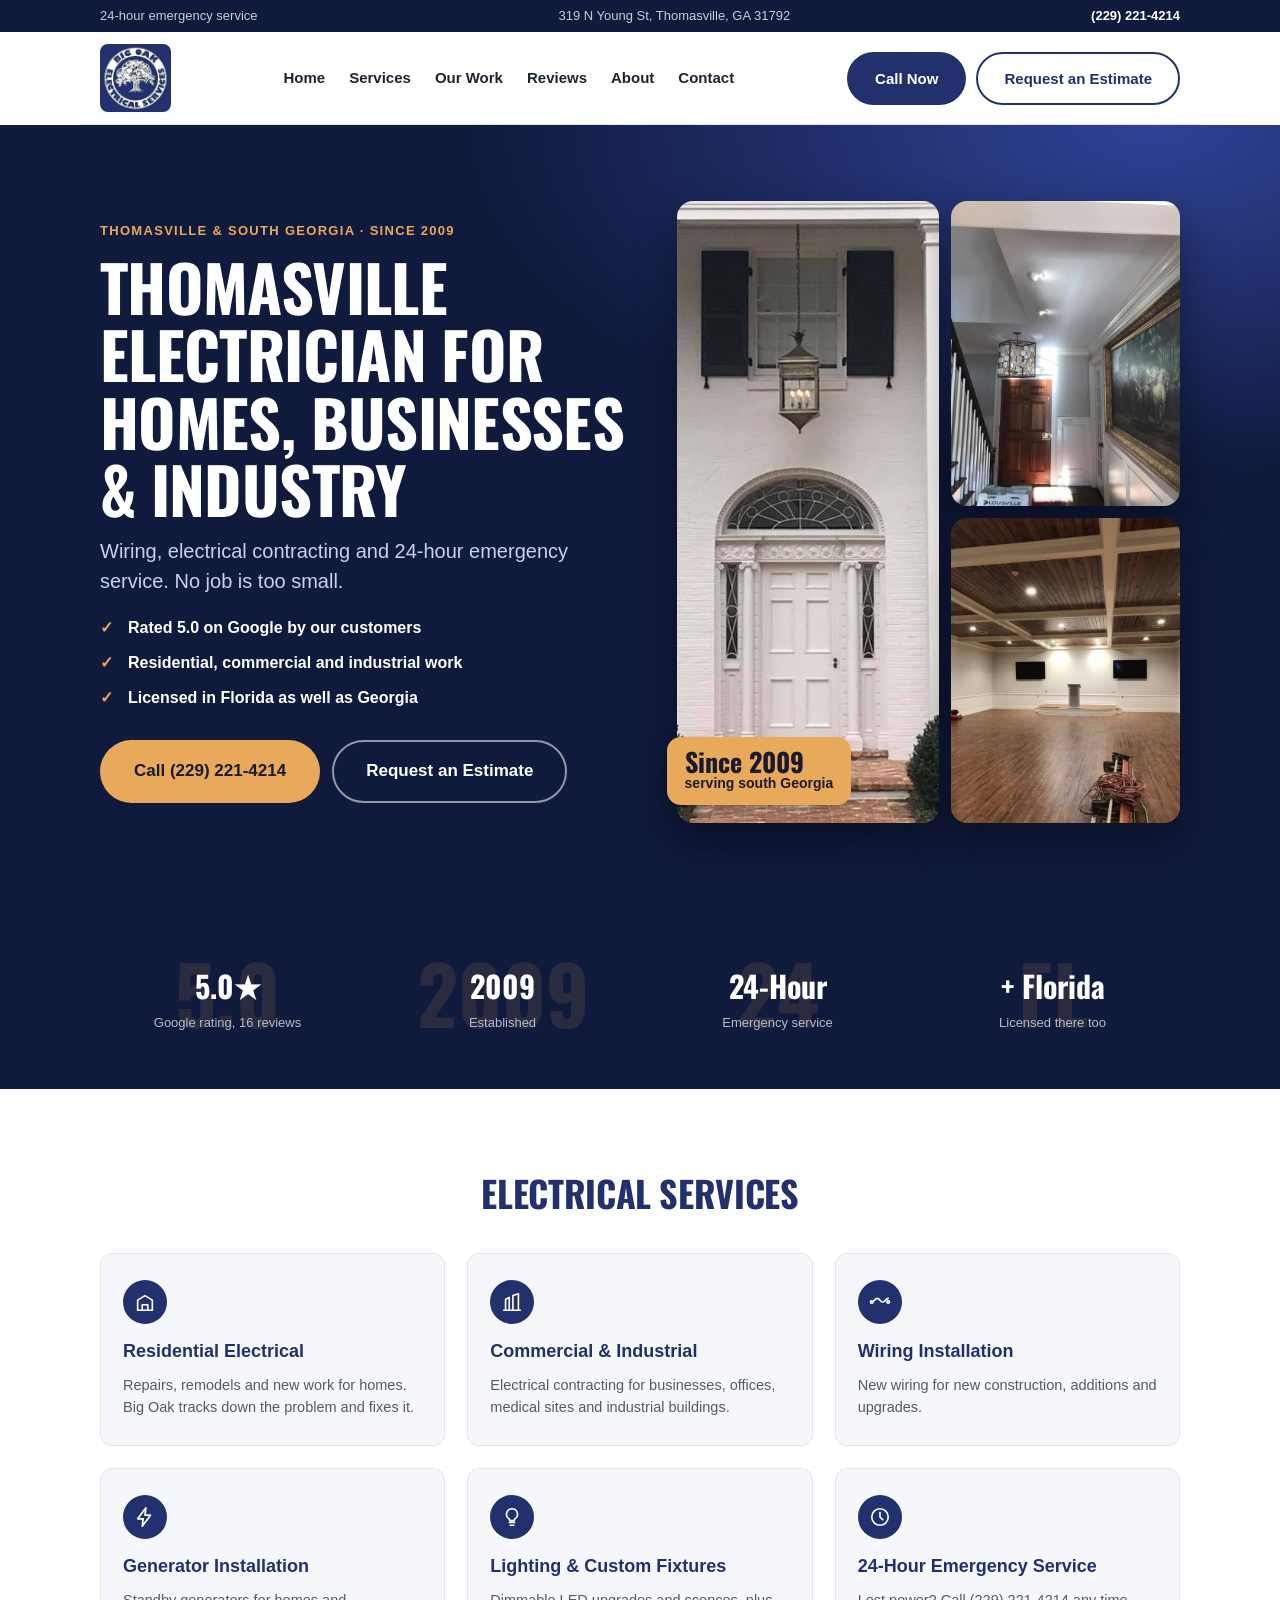
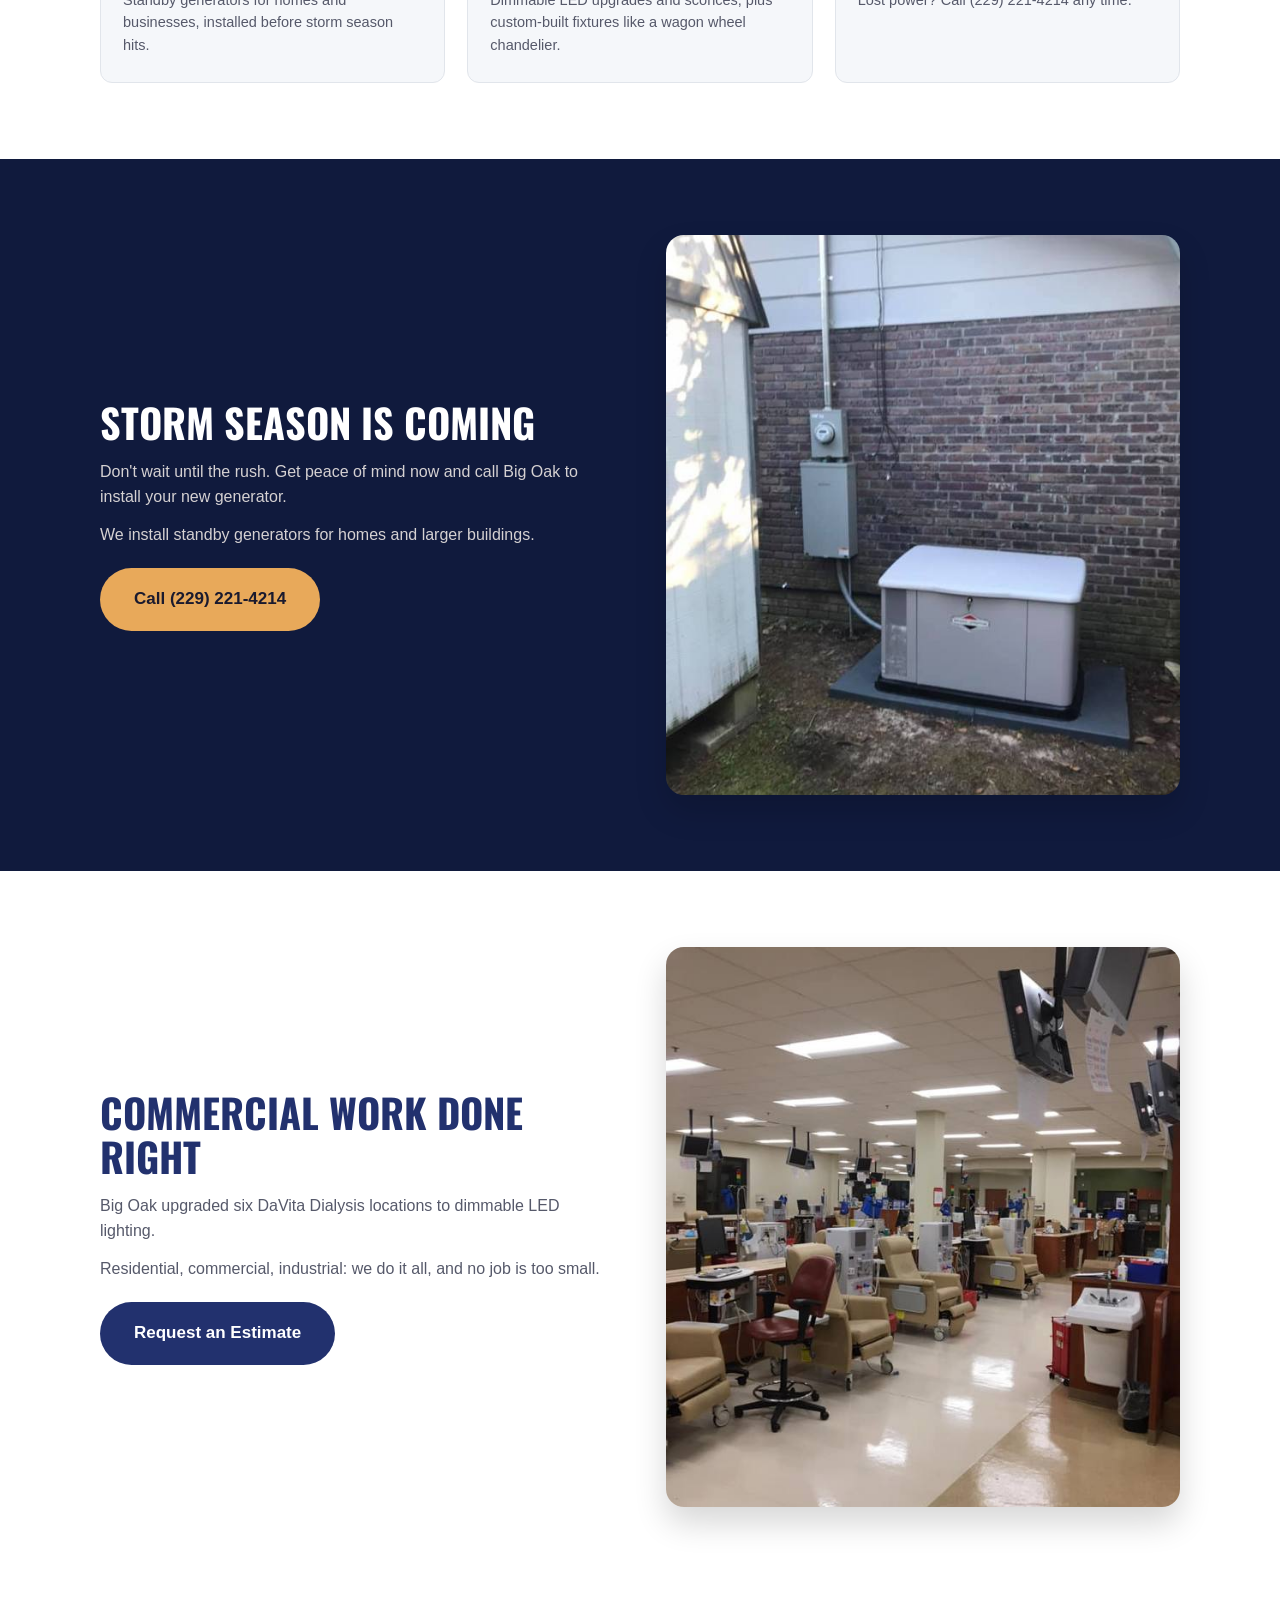
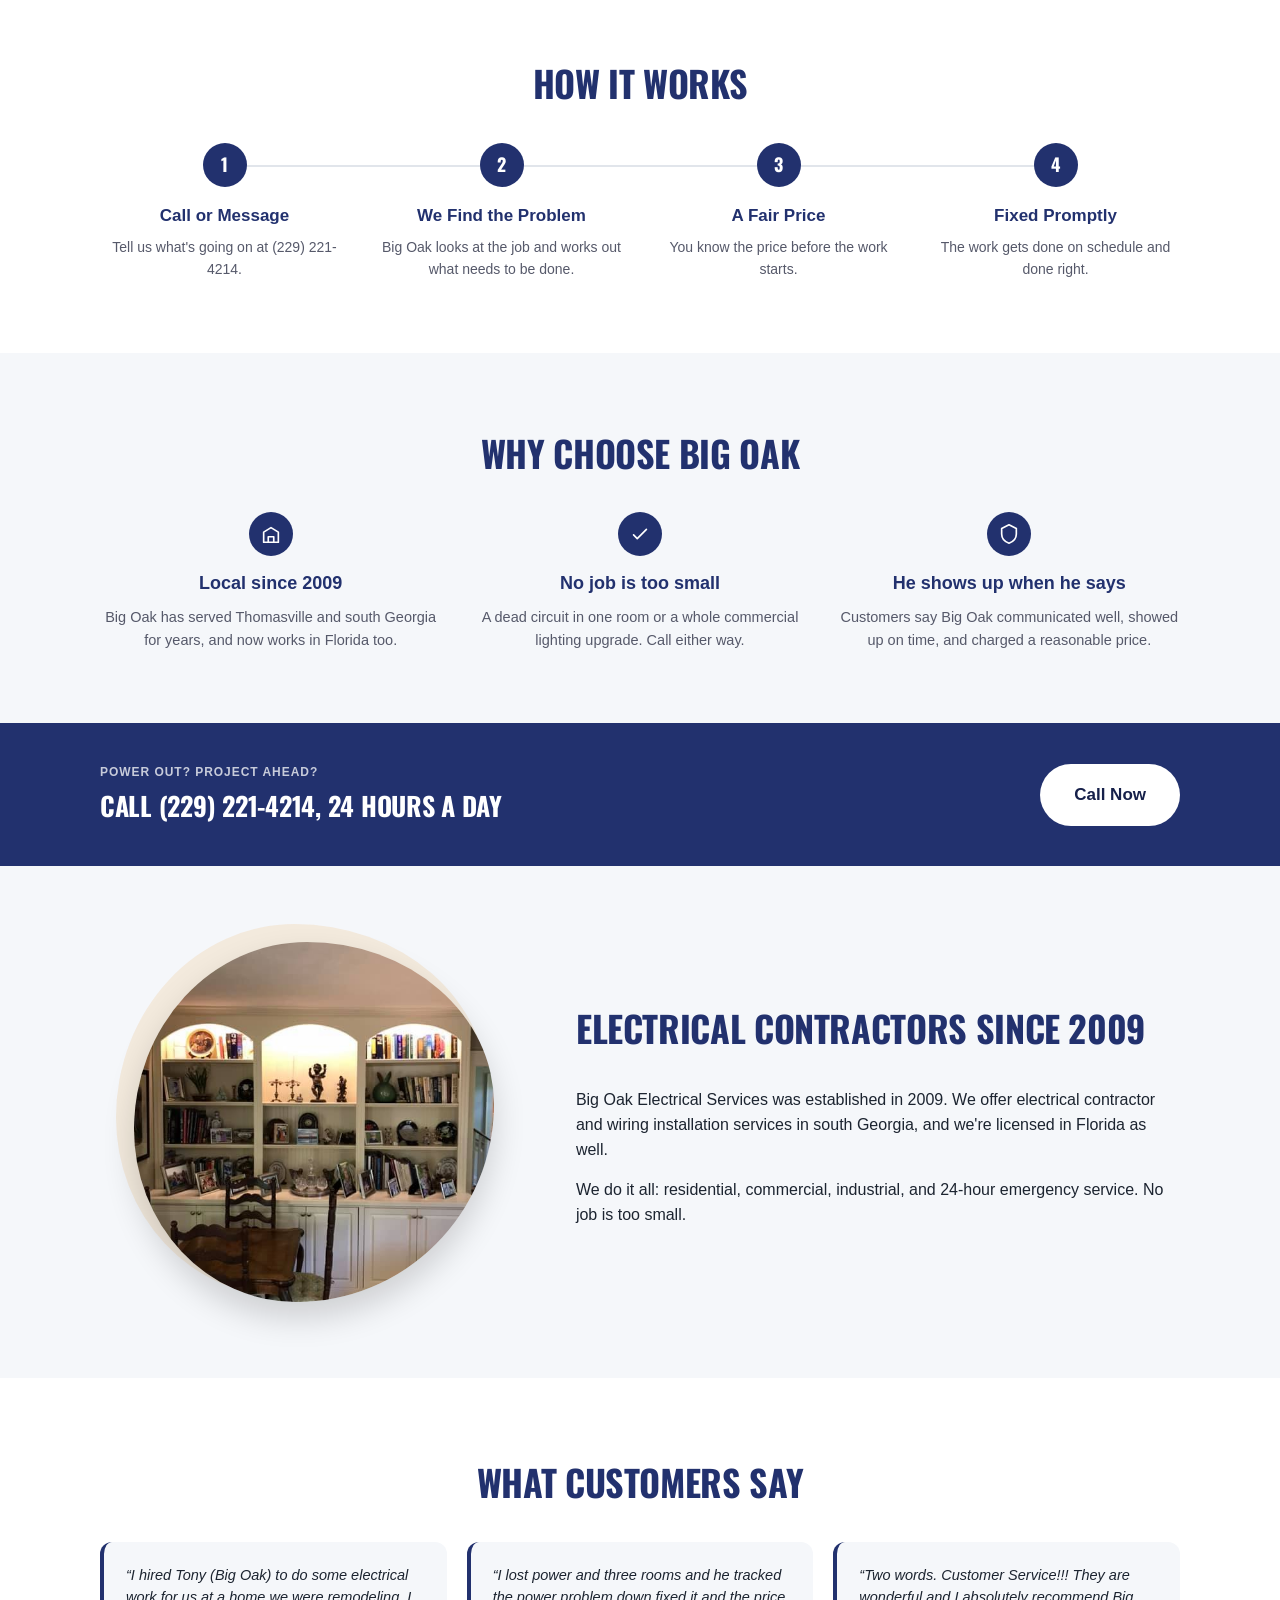
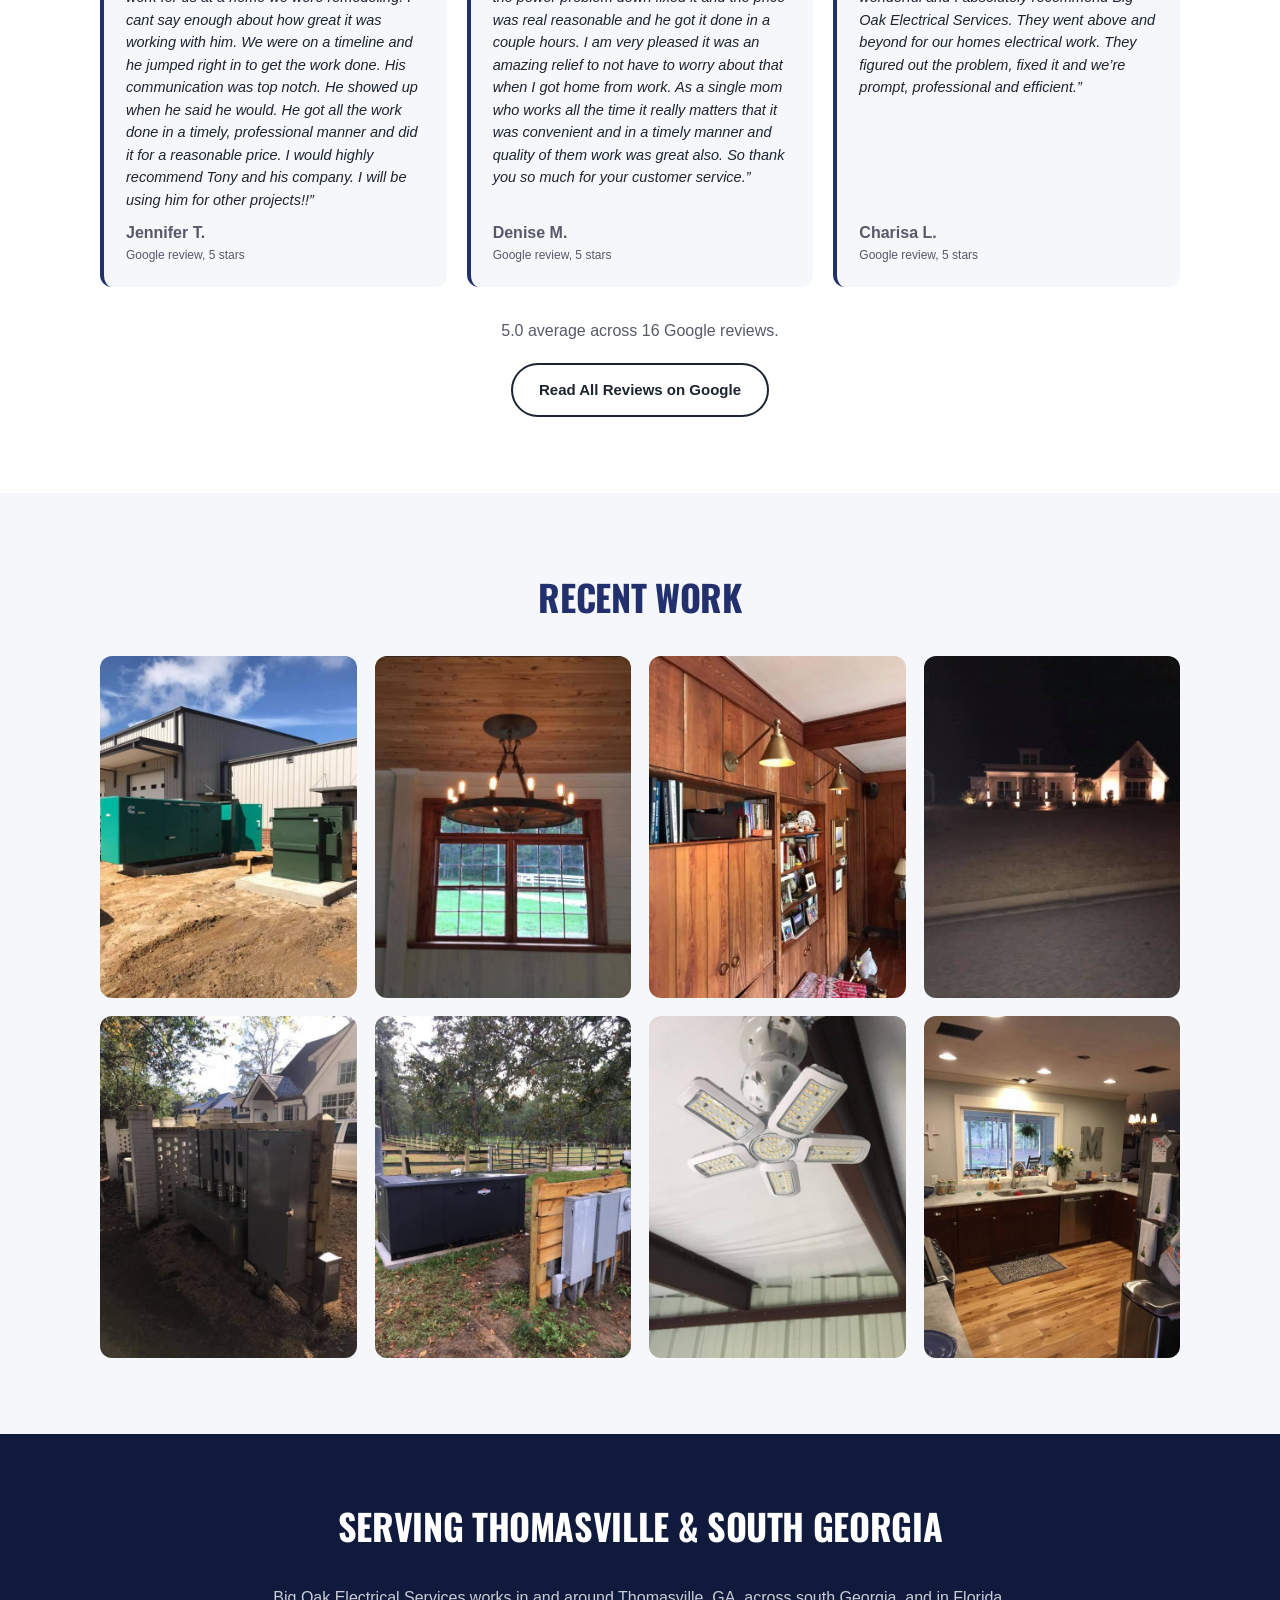
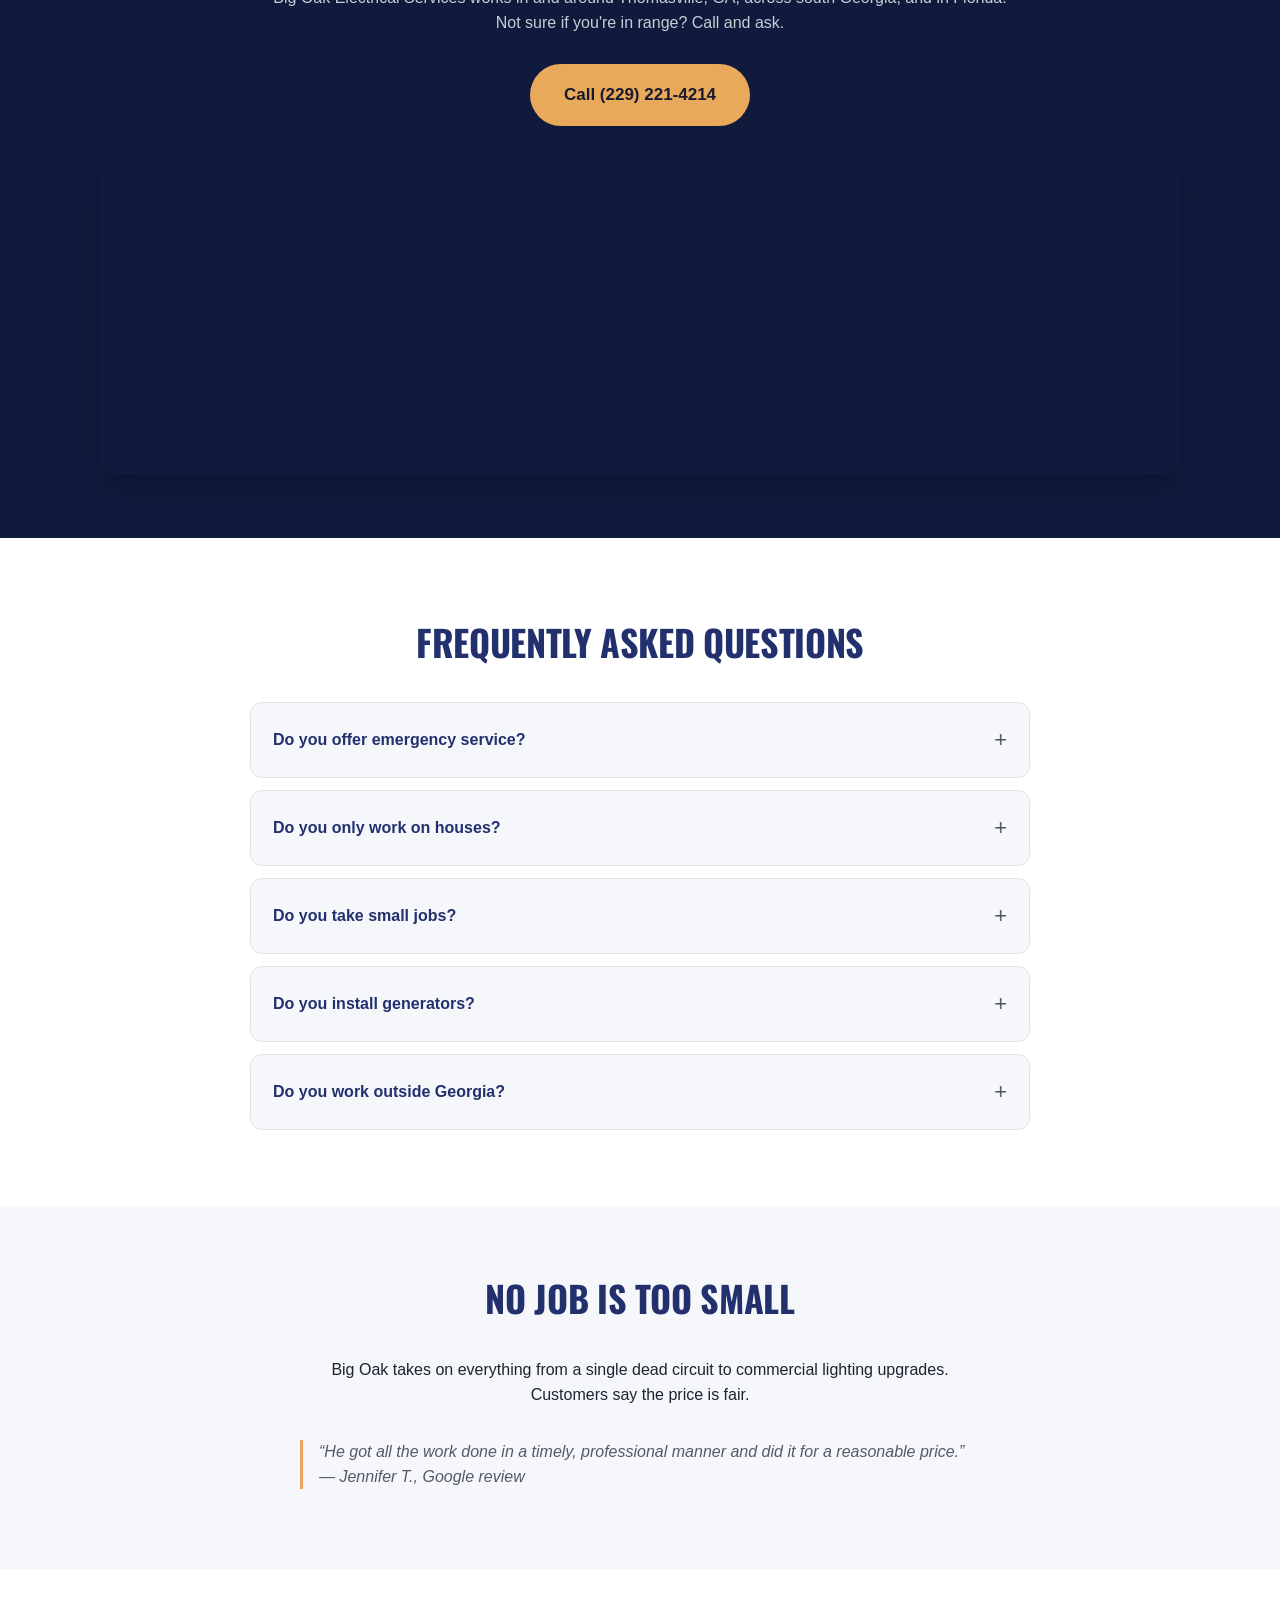
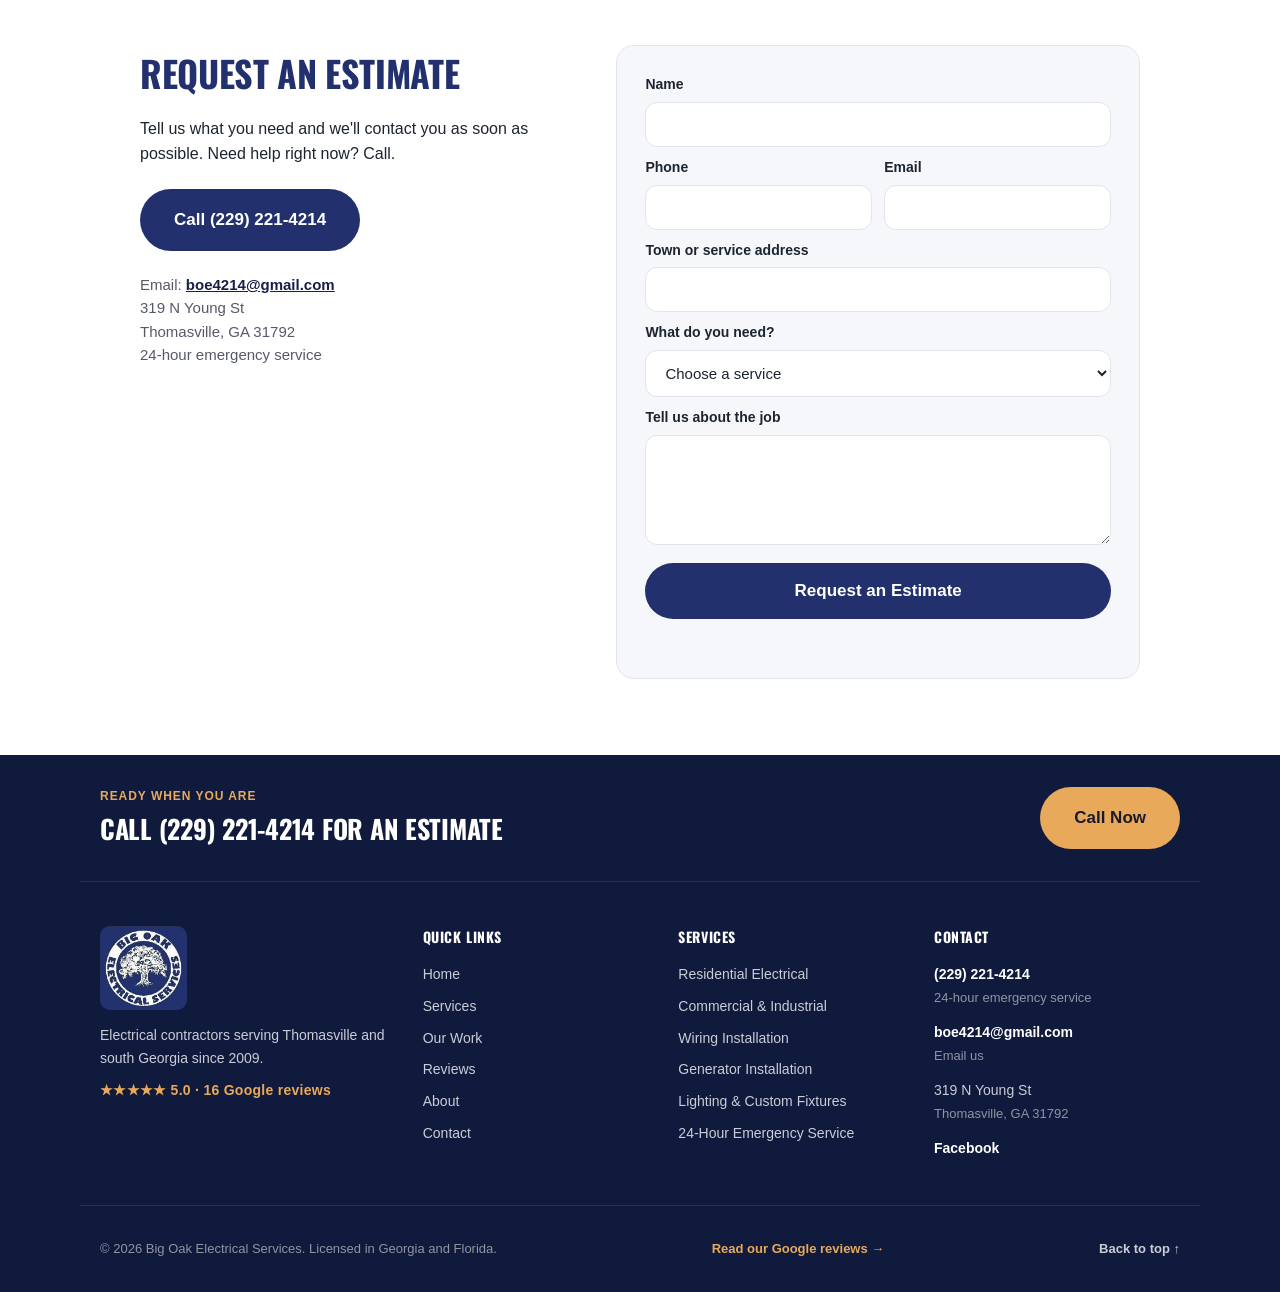
==== commit 15d50933: "Wire contact form and footer to the business email Co-Authored-By: Claude Sonnet 5 <noreply@anthropi" ====
--- a/index.src.html
+++ b/index.src.html
@@ -27,6 +27,7 @@
   "@type": "Electrician",
   "name": "Big Oak Electrical Services",
   "telephone": "+1-229-221-4214",
+  "email": "boe4214@gmail.com",
   "foundingDate": "2009",
   "address": { "@type": "PostalAddress", "streetAddress": "319 N Young St", "addressLocality": "Thomasville", "addressRegion": "GA", "postalCode": "31792", "addressCountry": "US" },
   "areaServed": ["Thomasville, GA", "South Georgia", "Southwest Georgia", "Florida"],
@@ -374,10 +375,10 @@
         <div class="contact-actions">
           <a class="btn btn-primary btn-lg" href="tel:+12292214214">Call (229) 221-4214</a>
         </div>
-        <p class="contact-lines">319 N Young St<br>Thomasville, GA 31792<br>24-hour emergency service</p>
-      </div>
-      <!-- TODO before launch: set TO_EMAIL in the script below to the business's real intake email, or point the form
-           at a form service. Until then it shows a "call us" note instead of sending. -->
+        <p class="contact-lines">Email: <a href="mailto:boe4214@gmail.com">boe4214@gmail.com</a><br>319 N Young St<br>Thomasville, GA 31792<br>24-hour emergency service</p>
+      </div>
+      <!-- The form opens the visitor's email app with a pre-filled message to the business.
+           TODO before launch: point it at a real form endpoint so leads arrive without the visitor's email app. -->
       <form class="contact-form reveal" id="estimate-form" aria-label="Request an estimate" novalidate>
         <label for="f-name">Name</label>
         <input id="f-name" type="text" name="name" autocomplete="name" required>
@@ -461,6 +462,10 @@
         <span class="muted">24-hour emergency service</span>
       </p>
       <p class="contact-line">
+        <a href="mailto:boe4214@gmail.com">boe4214@gmail.com</a>
+        <span class="muted">Email us</span>
+      </p>
+      <p class="contact-line">
         319 N Young St
         <span class="muted">Thomasville, GA 31792</span>
       </p>
@@ -522,8 +527,8 @@
     revealEls.forEach(function (el) { io.observe(el); });
   }
 
-  // Estimate form. TO_EMAIL is empty because no intake email was found for the business.
-  var TO_EMAIL = '';
+  // Estimate form: opens the visitor's email app with a pre-filled message to the business.
+  var TO_EMAIL = 'boe4214@gmail.com';
   var form = document.getElementById('estimate-form');
   var note = document.getElementById('form-note');
   form.addEventListener('submit', function (e) {
@@ -533,10 +538,6 @@
     if (missing.length || !f.email.checkValidity()) {
       note.textContent = 'Please add your name, phone number and a valid email so we can reach you.';
       (missing.length ? f[missing[0]] : f.email).focus();
-      return;
-    }
-    if (!TO_EMAIL) {
-      note.textContent = 'This form is not connected yet. Please call (229) 221-4214.';
       return;
     }
     var lines = [
